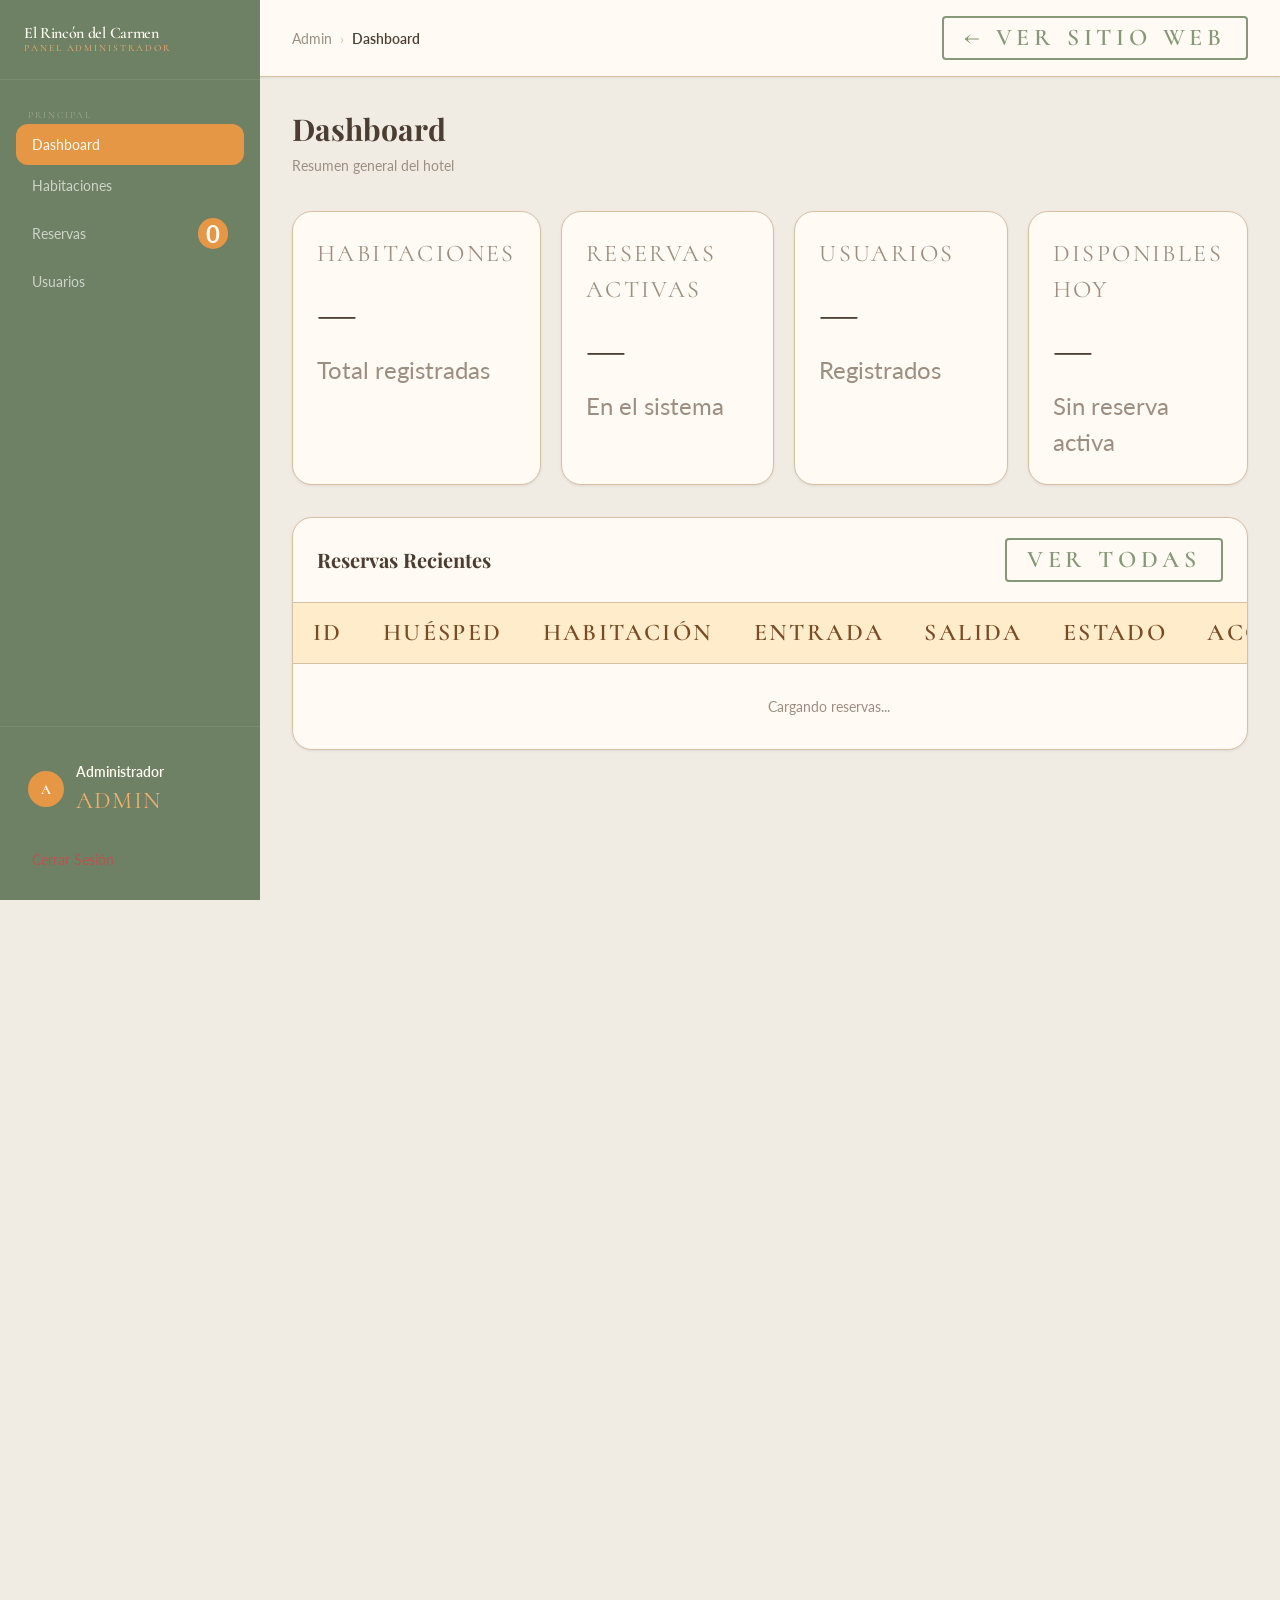
==== admin.html @ a17d038b "feat: :sparkles: Se creo todo el panel del admin, osea el html" ====
<!DOCTYPE html>
<html lang="es">
<head>
  <meta charset="UTF-8" />
  <meta name="viewport" content="width=device-width, initial-scale=1.0" />
  <meta name="description" content="Panel Admin — Hotel El Rincón del Carmen" />
  <title>Panel Admin | Hotel El Rincón del Carmen</title>

  <link rel="stylesheet" href="styles/variables.css" />
  <link rel="stylesheet" href="styles/main.css" />
  <link rel="stylesheet" href="styles/responsive.css" />
  <link rel="stylesheet" href="styles/admin.css" />
  <link rel="stylesheet" href="styles/components/card.css" />
  <link rel="stylesheet" href="styles/components/modal.css" />
</head>
<body>

  <div class="admin-layout">

    <aside class="admin-sidebar" id="adminSidebar">

      <a href="index.html" class="admin-sidebar__logo">
        <div class="admin-sidebar__logo-text">
          <span class="admin-sidebar__logo-name">El Rincón del Carmen</span>
          <span class="admin-sidebar__logo-role">Panel Administrador</span>
        </div>
      </a>

      <nav class="admin-sidebar__nav">

        <div class="admin-sidebar__nav-section">
          <span class="admin-sidebar__nav-label">Principal</span>

          <button
            class="admin-sidebar__nav-item active"
            id="btnNavDashboard"
            onclick="AdminPage.mostrarSeccion('dashboard')"
          >
            Dashboard
          </button>

          <button
            class="admin-sidebar__nav-item"
            id="btnNavHabitaciones"
            onclick="AdminPage.mostrarSeccion('habitaciones')"
          >
            Habitaciones
          </button>

          <button
            class="admin-sidebar__nav-item"
            id="btnNavReservas"
            onclick="AdminPage.mostrarSeccion('reservas')"
          >
            Reservas
            <span class="admin-sidebar__nav-badge" id="badgeReservas">0</span>
          </button>

          <button
            class="admin-sidebar__nav-item"
            id="btnNavUsuarios"
            onclick="AdminPage.mostrarSeccion('usuarios')"
          >
            Usuarios
          </button>
        </div>

      </nav>

      <div class="admin-sidebar__footer">
        <div class="admin-sidebar__user">
          <div class="admin-sidebar__user-avatar" id="adminAvatar">A</div>
          <div class="admin-sidebar__user-info">
            <span class="admin-sidebar__user-name" id="adminNombre">Administrador</span>
            <span class="admin-sidebar__user-role">Admin</span>
          </div>
        </div>
        <button
          class="admin-sidebar__nav-item"
          style="margin-top: var(--space-2); color: var(--color-error);"
          onclick="AdminPage.cerrarSesion()"
        >
          Cerrar Sesión
        </button>
      </div>

    </aside>

    <div style="display: flex; flex-direction: column; overflow: hidden;">

      <header class="admin-header">
        <div class="admin-header__left">

          <button
            class="admin-header__menu-toggle"
            id="menuToggle"
            onclick="AdminPage.toggleSidebar()"
            aria-label="Abrir menú"
          >
            
          </button>

          <nav class="admin-header__breadcrumb">
            <span>Admin</span>
            <span class="admin-header__breadcrumb-sep">›</span>
            <span class="admin-header__breadcrumb-current" id="breadcrumbActual">Dashboard</span>
          </nav>
        </div>

        <div class="admin-header__actions">
          <a href="index.html" class="btn btn--outline btn--sm">
            ← Ver sitio web
          </a>
        </div>
      </header>

      <main class="admin-content" id="adminContent">

        <section id="seccionDashboard">

          <div class="admin-page-header">
            <div>
              <h1 class="admin-page-title">Dashboard</h1>
              <p class="admin-page-subtitle">Resumen general del hotel</p>
            </div>
          </div>

          <div class="admin-stats-grid" id="statsGrid">

            <div class="admin-stat-card">
              <div class="admin-stat-card__header">
                <span class="admin-stat-card__label">Habitaciones</span>
              </div>
              <span class="admin-stat-card__value" id="statHabitaciones">—</span>
              <div class="admin-stat-card__footer">Total registradas</div>
            </div>

            <div class="admin-stat-card">
              <div class="admin-stat-card__header">
                <span class="admin-stat-card__label">Reservas Activas</span>
              </div>
              <span class="admin-stat-card__value" id="statReservas">—</span>
              <div class="admin-stat-card__footer">En el sistema</div>
            </div>

            <div class="admin-stat-card">
              <div class="admin-stat-card__header">
                <span class="admin-stat-card__label">Usuarios</span>
              </div>
              <span class="admin-stat-card__value" id="statUsuarios">—</span>
              <div class="admin-stat-card__footer">Registrados</div>
            </div>

            <div class="admin-stat-card">
              <div class="admin-stat-card__header">
                <span class="admin-stat-card__label">Disponibles Hoy</span>
              </div>
              <span class="admin-stat-card__value" id="statDisponibles">—</span>
              <div class="admin-stat-card__footer">Sin reserva activa</div>
            </div>

          </div>

          <div class="admin-panel">
            <div class="admin-panel__header">
              <h2 class="admin-panel__title">Reservas Recientes</h2>
              <button class="btn btn--outline btn--sm" onclick="AdminPage.mostrarSeccion('reservas')">
                Ver todas
              </button>
            </div>
            <div class="admin-panel__body admin-panel__body--no-padding">
              <div class="admin-table-wrapper">
                <table class="admin-table">
                  <thead>
                    <tr>
                      <th>ID</th>
                      <th>Huésped</th>
                      <th>Habitación</th>
                      <th>Entrada</th>
                      <th>Salida</th>
                      <th>Estado</th>
                      <th>Acciones</th>
                    </tr>
                  </thead>
                  <tbody id="tablaReservasRecientes">
                    <tr>
                      <td colspan="7" style="text-align:center; color: var(--color-gray); padding: var(--space-8);">
                        Cargando reservas...
                      </td>
                    </tr>
                  </tbody>
                </table>
              </div>
            </div>
          </div>

        </section>

        <section id="seccionHabitaciones" style="display:none;">

          <div class="admin-page-header">
            <div>
              <h1 class="admin-page-title">Habitaciones</h1>
              <p class="admin-page-subtitle">Gestiona las habitaciones del hotel</p>
            </div>
            <button class="btn btn--primary" onclick="AdminPage.abrirModalHabitacion()">
              + Nueva Habitación
            </button>
          </div>

          <div class="admin-panel">
            <div class="admin-panel__header">
              <h2 class="admin-panel__title">Lista de Habitaciones</h2>
              <div class="admin-panel__actions">
                <div class="admin-search">
                  <input
                    type="text"
                    class="admin-search__input"
                    id="buscarHabitacion"
                    placeholder="Buscar habitación..."
                    oninput="AdminPage.filtrarHabitaciones(this.value)"
                  />
                </div>
              </div>
            </div>
            <div class="admin-panel__body admin-panel__body--no-padding">
              <div class="admin-table-wrapper">
                <table class="admin-table">
                  <thead>
                    <tr>
                      <th>Habitación</th>
                      <th>Camas</th>
                      <th>Capacidad</th>
                      <th>Precio / Noche</th>
                      <th>Servicios</th>
                      <th>Estado</th>
                      <th>Acciones</th>
                    </tr>
                  </thead>
                  <tbody id="tablaHabitaciones">
                    <tr>
                      <td colspan="7" style="text-align:center; color: var(--color-gray); padding: var(--space-8);">
                        Cargando habitaciones...
                      </td>
                    </tr>
                  </tbody>
                </table>
              </div>
            </div>
          </div>

        </section>

        <section id="seccionReservas" style="display:none;">

          <div class="admin-page-header">
            <div>
              <h1 class="admin-page-title">Reservas</h1>
              <p class="admin-page-subtitle">Gestiona todas las reservas del hotel</p>
            </div>
          </div>

          <div class="admin-panel">
            <div class="admin-panel__header">
              <h2 class="admin-panel__title">Todas las Reservas</h2>
              <div class="admin-panel__actions">
                <div class="admin-search">
                  <input
                    type="text"
                    class="admin-search__input"
                    id="buscarReserva"
                    placeholder="Buscar por huésped o habitación..."
                    oninput="AdminPage.filtrarReservas(this.value)"
                  />
                </div>
              </div>
            </div>
            <div class="admin-panel__body admin-panel__body--no-padding">
              <div class="admin-table-wrapper">
                <table class="admin-table">
                  <thead>
                    <tr>
                      <th>ID</th>
                      <th>Huésped</th>
                      <th>Habitación</th>
                      <th>Entrada</th>
                      <th>Salida</th>
                      <th>Personas</th>
                      <th>Total</th>
                      <th>Estado</th>
                      <th>Acciones</th>
                    </tr>
                  </thead>
                  <tbody id="tablaReservas">
                    <tr>
                      <td colspan="9" style="text-align:center; color: var(--color-gray); padding: var(--space-8);">
                        Cargando reservas...
                      </td>
                    </tr>
                  </tbody>
                </table>
              </div>
            </div>
          </div>

        </section>

        <section id="seccionUsuarios" style="display:none;">

          <div class="admin-page-header">
            <div>
              <h1 class="admin-page-title">Usuarios</h1>
              <p class="admin-page-subtitle">Usuarios registrados en el sistema</p>
            </div>
          </div>

          <div class="admin-panel">
            <div class="admin-panel__header">
              <h2 class="admin-panel__title">Lista de Usuarios</h2>
              <div class="admin-panel__actions">
                <div class="admin-search">
                  <span class="admin-search__icon"></span>
                  <input
                    type="text"
                    class="admin-search__input"
                    id="buscarUsuario"
                    placeholder="Buscar usuario..."
                    oninput="AdminPage.filtrarUsuarios(this.value)"
                  />
                </div>
              </div>
            </div>
            <div class="admin-panel__body admin-panel__body--no-padding">
              <div class="admin-table-wrapper">
                <table class="admin-table">
                  <thead>
                    <tr>
                      <th>Nombre</th>
                      <th>Identificación</th>
                      <th>Email</th>
                      <th>Teléfono</th>
                      <th>Nacionalidad</th>
                      <th>Rol</th>
                      <th>Reservas</th>
                    </tr>
                  </thead>
                  <tbody id="tablaUsuarios">
                    <tr>
                      <td colspan="7" style="text-align:center; color: var(--color-gray); padding: var(--space-8);">
                        Cargando usuarios...
                      </td>
                    </tr>
                  </tbody>
                </table>
              </div>
            </div>
          </div>

        </section>

      </main>
    </div>

  </div>

  <div class="modal-overlay" id="modalHabitacion">
    <div class="modal modal--lg">

      <div class="modal__header">
        <div class="modal__header-content">
          <span class="modal__eyebrow">Gestión</span>
          <h2 class="modal__title" id="modalHabitacionTitulo">Nueva Habitación</h2>
        </div>
        <button class="modal__close" onclick="AdminPage.cerrarModalHabitacion()">✕</button>
      </div>

      <div class="modal__body">
        <form class="admin-room-form" id="formHabitacion" novalidate>

          <input type="hidden" id="habitacionId" />

          <div class="form-group">
            <label class="form-label" for="habitacionNombre">Nombre de la Habitación</label>
            <input type="text" id="habitacionNombre" class="form-input" placeholder="Ej: Suite Presidencial" required />
          </div>

          <div class="admin-room-form__row">
            <div class="form-group">
              <label class="form-label" for="habitacionCamas">Número de Camas</label>
              <input type="number" id="habitacionCamas" class="form-input" min="1" max="10" placeholder="1" required />
            </div>

            <div class="form-group">
              <label class="form-label" for="habitacionMaxPersonas">Capacidad Máxima</label>
              <input type="number" id="habitacionMaxPersonas" class="form-input" min="1" max="20" placeholder="2" required />
            </div>
          </div>

          <div class="form-group">
            <label class="form-label" for="habitacionPrecio">Precio por Noche (COP)</label>
            <input type="number" id="habitacionPrecio" class="form-input" min="0" step="1000" placeholder="150000" required />
          </div>

          <div class="form-group">
            <label class="form-label" for="habitacionImagen">Ruta de Imagen</label>
            <input type="text" id="habitacionImagen" class="form-input" placeholder="assets/images/habitaciones/mi-foto.jpg" />
          </div>

          <div class="form-group">
            <label class="form-label" for="habitacionDescripcion">Descripción</label>
            <textarea id="habitacionDescripcion" class="form-textarea" rows="3" placeholder="Describe la habitación..."></textarea>
          </div>

          <div>
            <p class="admin-room-form__section-title">Servicios Incluidos</p>
            <div class="admin-amenities-grid">
              <label class="admin-amenity-check">
                <input type="checkbox" id="servicioInternet" />
                <span>Internet</span>
              </label>
              <label class="admin-amenity-check">
                <input type="checkbox" id="servicioMinibar" />
                <span>Minibar</span>
              </label>
              <label class="admin-amenity-check">
                <input type="checkbox" id="servicioJacuzzi" />
                <span>Jacuzzi</span>
              </label>
              <label class="admin-amenity-check">
                <input type="checkbox" id="servicioTV" />
                <span>TV</span>
              </label>
              <label class="admin-amenity-check">
                <input type="checkbox" id="servicioAire" />
                <span>Aire Acondicionado</span>
              </label>
              <label class="admin-amenity-check">
                <input type="checkbox" id="servicioCajaFuerte" />
                <span>Caja Fuerte</span>
              </label>
            </div>
          </div>

        </form>
      </div>

      <div class="modal__footer modal__footer--between">
        <button class="btn btn--ghost" onclick="AdminPage.cerrarModalHabitacion()">
          Cancelar
        </button>
        <button class="btn btn--primary" onclick="AdminPage.guardarHabitacion()">
          Guardar Habitación
        </button>
      </div>

    </div>
  </div>

  <div class="modal-overlay" id="modalConfirmar">
    <div class="modal modal--sm modal--confirm">

      <div class="modal__header">
        <div class="modal__header-content">
          <h2 class="modal__title">Confirmar Acción</h2>
        </div>
        <button class="modal__close" onclick="AdminPage.cerrarModalConfirmar()">✕</button>
      </div>

      <div class="modal__body">
        <h3 class="modal__confirm-title" id="confirmTitulo">¿Estás seguro?</h3>
        <p class="modal__confirm-text" id="confirmTexto">Esta acción no se puede deshacer.</p>
      </div>

      <div class="modal__footer">
        <button class="btn btn--ghost" onclick="AdminPage.cerrarModalConfirmar()">
          Cancelar
        </button>
        <button class="btn btn--danger" id="confirmBtn" onclick="AdminPage.ejecutarConfirmacion()">
          Confirmar
        </button>
      </div>

    </div>
  </div>

  <div class="toast-container" id="toastContainer"></div>

  <script src="database/mockData.js"></script>
  <script src="js/services/localStorage.service.js"></script>
  <script src="js/services/auth.service.js"></script>
  <script src="js/services/habitaciones.service.js"></script>
  <script src="js/services/reservas.service.js"></script>
  <script src="js/utils/fechas.js"></script>
  <script src="js/utils/validaciones.js"></script>
  <script src="js/utils/formatearPrecio.js"></script>
  <script src="js/utils/alertas.js"></script>
  <script src="js/pages/adminPage.js"></script>
  <script src="js/app.js"></script>

</body>
</html>
---- styles/variables.css ----
:root {

  /* ── Paleta principal ─────────────────────────────────────── */
--color-navy:       #859877;  /* Verde salvia principal — navbar, hero */
--color-navy-deep:  #6f8164;  /* Verde oliva oscuro — hover navbar */
--color-navy-light: #a4b296;  /* Verde suave — fondos de sección */

--color-brown-gold: #e69745;  /* Terracota cálido — CTAs, botones */
--color-brown-light:#f0b06d;  /* Naranja suave — hover botones */
--color-brown-mid:  #c97b36;  /* Terracota medio — subtítulos */
--color-brown-dark: #7a4b24;  /* Café cálido — textos decorativos */

--color-beige:      #ffecca;  /* Beige crema — fondo principal */
--color-beige-mid:  #f2dcc0;  /* Beige medio — secciones alternas */
--color-beige-dark: #d8c0a5;  /* Beige oscuro — bordes suaves */

--color-black:      #2d241c;  /* Café oscuro elegante — títulos */
--color-dark:       #4b3d31;  /* Marrón profundo — textos principales */
--color-dark-mid:   #6b5b4f;  /* Café grisáceo — textos secundarios */
--color-gray:       #9c8f82;  /* Gris cálido — placeholders */
--color-gray-light: #d9cec2;  /* Gris claro cálido — líneas y bordes */

--color-white:      #fffaf3;  /* Blanco cálido — cards */
--color-white-soft: #fdf6ec;  /* Crema muy claro — formularios */

--color-success:    #5f8a55;  /* Verde natural — confirmaciones */
--color-warning:    #d98b3a;  /* Ámbar cálido — alertas */
--color-error:      #b8544f;  /* Rojo terracota — errores */
--color-info:       #7d9c8b;  /* Verde grisáceo — notificaciones */

  /* ── Overlays & transparencias ───────────────────────────── */
  --overlay-hero:        rgba(10, 16, 35, 0.58);
  --overlay-card:        rgba(26, 39, 68, 0.72);
  --overlay-dark:        rgba(0, 0, 0, 0.45);
  --overlay-brown:       rgba(139, 105, 20, 0.12);

  /* ── Tipografía ───────────────────────────────────────────── */
  --font-display:        'Cormorant Garamond', 'Georgia', serif;
  --font-heading:        'Playfair Display', 'Times New Roman', serif;
  --font-body:           'Lato', 'Helvetica Neue', sans-serif;
  --font-accent:         'Cormorant SC', serif;
  --font-mono:           'Courier New', monospace;

  /* Escala tipográfica fluida */
  --fs-xs:    1.5rem;    
  --fs-sm:    0.875rem;   
  --fs-base:  1rem;      
  --fs-md:    1.125rem;   
  --fs-lg:    1.25rem;   
  --fs-xl:    1.5rem;     
  --fs-2xl:   1.875rem;   
  --fs-3xl:   2.25rem;   
  --fs-4xl:   3rem;      
  --fs-5xl:   3.75rem;    
  --fs-6xl:   4.5rem;    

  /* Pesos */
  --fw-light:    300;
  --fw-regular:  400;
  --fw-medium:   500;
  --fw-semibold: 600;
  --fw-bold:     700;
  --fw-black:    900;

  /* Interlineado */
  --lh-tight:   1.2;
  --lh-snug:    1.375;
  --lh-normal:  1.5;
  --lh-relaxed: 1.75;
  --lh-loose:   2;

  /* Espaciado entre letras */
  --ls-tight:   -0.02em;
  --ls-normal:   0;
  --ls-wide:     0.05em;
  --ls-wider:    0.1em;
  --ls-widest:   0.2em;

  /* ── Espaciado ────────────────────────────────────────────── */
  --space-1:    0.25rem;  
  --space-2:    0.5rem;    
  --space-3:    0.75rem;   
  --space-4:    1rem;      
  --space-5:    1.25rem;   
  --space-6:    1.5rem;    
  --space-8:    2rem;      
  --space-10:   2.5rem;   
  --space-12:   3rem;      
  --space-16:   4rem;      
  --space-20:   5rem;      
  --space-24:   6rem;      
  --space-32:   8rem;      

  /* ── Bordes & radios ──────────────────────────────────────── */
  --radius-none:   0;
  --radius-sm:     4px;
  --radius-md:     8px;
  --radius-lg:     12px;
  --radius-xl:     20px;
  --radius-2xl:    32px;
  --radius-full:   9999px;

  --border-thin:   1px solid var(--color-beige-dark);
  --border-mid:    1px solid var(--color-brown-light);
  --border-accent: 2px solid var(--color-brown-gold);
  --border-navy:   1px solid var(--color-navy);

  /* ── Sombras ──────────────────────────────────────────────── */
  --shadow-xs:   0 1px 3px rgba(0,0,0,0.08);
  --shadow-sm:   0 2px 8px rgba(0,0,0,0.10);
  --shadow-md:   0 4px 16px rgba(0,0,0,0.14);
  --shadow-lg:   0 8px 32px rgba(0,0,0,0.18);
  --shadow-xl:   0 16px 48px rgba(0,0,0,0.22);
  --shadow-card: 0 4px 24px rgba(26, 39, 68, 0.12);
  --shadow-navy: 0 4px 20px rgba(26, 39, 68, 0.30);
  --shadow-gold: 0 4px 20px rgba(139, 105, 20, 0.25);

  /* ── Transiciones ─────────────────────────────────────────── */
  --transition-fast:   150ms ease;
  --transition-base:   250ms ease;
  --transition-slow:   400ms ease;
  --transition-slower: 600ms cubic-bezier(0.4, 0, 0.2, 1);

  /* Easing custom */
  --ease-in-out-circ: cubic-bezier(0.85, 0, 0.15, 1);
  --ease-out-expo:    cubic-bezier(0.16, 1, 0.3, 1);
  --ease-bounce:      cubic-bezier(0.34, 1.56, 0.64, 1);

  /* ── Layout & contenedores ────────────────────────────────── */
  --container-xs:   480px;
  --container-sm:   640px;
  --container-md:   768px;
  --container-lg:   1024px;
  --container-xl:   1280px;
  --container-2xl:  1440px;

  --navbar-height:       70px;
  --navbar-height-scroll: 60px;
  --footer-height:       auto;

  /* ── Z-index ──────────────────────────────────────────────── */
  --z-below:    -1;
  --z-base:      0;
  --z-raised:   10;
  --z-dropdown: 100;
  --z-sticky:   200;
  --z-overlay:  300;
  --z-modal:    400;
  --z-toast:    500;
  --z-tooltip:  600;

  /* ── Decorativos ──────────────────────────────────────────── */
  --divider-gold: linear-gradient(90deg, transparent, var(--color-brown-gold), transparent);
  --gradient-hero: linear-gradient(160deg, var(--color-navy-deep) 0%, var(--color-navy) 60%, var(--color-brown-dark) 100%);
  --gradient-card: linear-gradient(180deg, transparent 40%, var(--overlay-card) 100%);
  --gradient-beige: linear-gradient(180deg, var(--color-beige) 0%, var(--color-beige-mid) 100%);
  --gradient-navy: linear-gradient(135deg, var(--color-navy) 0%, var(--color-navy-deep) 100%);
  --gradient-gold: linear-gradient(90deg, var(--color-brown-gold), var(--color-brown-light));
}
---- styles/main.css ----
@import url('https://fonts.googleapis.com/css2?family=Cormorant+Garamond:ital,wght@0,300;0,400;0,600;0,700;1,300;1,400;1,600&family=Cormorant+SC:wght@400;600;700&family=Playfair+Display:ital,wght@0,400;0,700;1,400&family=Lato:wght@300;400;700&display=swap');
@import './variables.css';

/* ── Reset ──────────────────────────────────────────────────── */
*, *::before, *::after {
  box-sizing: border-box;
  margin: 0;
  padding: 0;
}

html {
  font-size: 16px;
  scroll-behavior: smooth;
  -webkit-text-size-adjust: 100%;
  text-size-adjust: 100%;
}

body {
  font-family: var(--font-body);
  font-size: var(--fs-base);
  font-weight: var(--fw-regular);
  line-height: var(--lh-normal);
  color: var(--color-dark);
  background-color: var(--color-beige);
  -webkit-font-smoothing: antialiased;
  -moz-osx-font-smoothing: grayscale;
  overflow-x: hidden;
}

img, video, svg {
  display: block;
  max-width: 100%;
  height: auto;
}

a {
  color: inherit;
  text-decoration: none;
  transition: color var(--transition-base);
}

a:hover {
  color: var(--color-brown-gold);
}

ul, ol {
  list-style: none;
}

button {
  cursor: pointer;
  border: none;
  background: none;
  font-family: inherit;
  font-size: inherit;
}

input, textarea, select {
  font-family: var(--font-body);
  font-size: var(--fs-base);
  outline: none;
}

h1, h2, h3, h4, h5, h6 {
  font-family: var(--font-heading);
  font-weight: var(--fw-bold);
  line-height: var(--lh-tight);
  color: var(--color-dark);
}

p {
  line-height: var(--lh-relaxed);
}

/* ── Contenedor principal ───────────────────────────────────── */
.container {
  width: 100%;
  max-width: var(--container-xl);
  margin-inline: auto;
  padding-inline: var(--space-6);
}

.container--sm  { max-width: var(--container-sm);  }
.container--md  { max-width: var(--container-md);  }
.container--lg  { max-width: var(--container-lg);  }
.container--2xl { max-width: var(--container-2xl); }

/* ── Tipografía global ──────────────────────────────────────── */
.text-display {
  font-family: var(--font-display);
  font-weight: var(--fw-light);
  letter-spacing: var(--ls-tight);
  line-height: var(--lh-tight);
}

.text-heading {
  font-family: var(--font-heading);
  letter-spacing: var(--ls-tight);
}

.text-accent {
  font-family: var(--font-accent);
  letter-spacing: var(--ls-wider);
  text-transform: uppercase;
}

.text-body {
  font-family: var(--font-body);
  font-weight: var(--fw-regular);
  line-height: var(--lh-relaxed);
}

/* Tamaños */
.fs-xs   { font-size: var(--fs-xs); }
.fs-sm   { font-size: var(--fs-sm); }
.fs-base { font-size: var(--fs-base); }
.fs-md   { font-size: var(--fs-md); }
.fs-lg   { font-size: var(--fs-lg); }
.fs-xl   { font-size: var(--fs-xl); }
.fs-2xl  { font-size: var(--fs-2xl); }
.fs-3xl  { font-size: var(--fs-3xl); }
.fs-4xl  { font-size: var(--fs-4xl); }

/* Colores texto */
.text-navy       { color: var(--color-navy); }
.text-gold       { color: var(--color-brown-gold); }
.text-brown      { color: var(--color-brown-mid); }
.text-brown-dark { color: var(--color-brown-dark); }
.text-muted      { color: var(--color-gray); }
.text-white      { color: var(--color-white); }
.text-dark       { color: var(--color-dark); }

/* Alineación */
.text-center { text-align: center; }
.text-left   { text-align: left; }
.text-right  { text-align: right; }

/* Pesos */
.fw-light    { font-weight: var(--fw-light); }
.fw-regular  { font-weight: var(--fw-regular); }
.fw-medium   { font-weight: var(--fw-medium); }
.fw-semibold { font-weight: var(--fw-semibold); }
.fw-bold     { font-weight: var(--fw-bold); }

/* ── Botones ────────────────────────────────────────────────── */
.btn {
  display: inline-flex;
  align-items: center;
  justify-content: center;
  gap: var(--space-2);
  padding: var(--space-3) var(--space-8);
  font-family: var(--font-accent);
  font-size: var(--fs-sm);
  font-weight: var(--fw-semibold);
  letter-spacing: var(--ls-widest);
  text-transform: uppercase;
  border-radius: var(--radius-sm);
  transition:
    background-color var(--transition-base),
    color var(--transition-base),
    border-color var(--transition-base),
    transform var(--transition-fast),
    box-shadow var(--transition-base);
  white-space: nowrap;
  cursor: pointer;
  border: 2px solid transparent;
  line-height: 1;
  min-height: 48px;
}

.btn:active {
  transform: translateY(1px);
}

/* Primario — Azul navy */
.btn--primary {
  background-color: var(--color-navy);
  color: var(--color-white);
  border-color: var(--color-navy);
}
.btn--primary:hover {
  background-color: var(--color-navy-deep);
  border-color: var(--color-navy-deep);
  box-shadow: var(--shadow-navy);
  color: var(--color-white);
  transform: translateY(-1px);
}

/* Secundario — Dorado/Marrón */
.btn--secondary {
  background-color: var(--color-brown-gold);
  color: var(--color-white);
  border-color: var(--color-brown-gold);
}
.btn--secondary:hover {
  background-color: var(--color-brown-mid);
  border-color: var(--color-brown-mid);
  box-shadow: var(--shadow-gold);
  color: var(--color-white);
  transform: translateY(-1px);
}

/* Outline navy */
.btn--outline {
  background-color: transparent;
  color: var(--color-navy);
  border-color: var(--color-navy);
}
.btn--outline:hover {
  background-color: var(--color-navy);
  color: var(--color-white);
  transform: translateY(-1px);
}

/* Outline blanco (sobre fondos oscuros) */
.btn--outline-white {
  background-color: transparent;
  color: var(--color-white);
  border-color: var(--color-white);
}
.btn--outline-white:hover {
  background-color: var(--color-white);
  color: var(--color-navy);
  transform: translateY(-1px);
}

/* Outline gold */
.btn--outline-gold {
  background-color: transparent;
  color: var(--color-brown-gold);
  border-color: var(--color-brown-gold);
}
.btn--outline-gold:hover {
  background-color: var(--color-brown-gold);
  color: var(--color-white);
  transform: translateY(-1px);
}

/* Ghost */
.btn--ghost {
  background-color: transparent;
  color: var(--color-dark);
  border-color: transparent;
}
.btn--ghost:hover {
  background-color: var(--color-beige-mid);
  color: var(--color-navy);
}

/* Danger */
.btn--danger {
  background-color: var(--color-error);
  color: var(--color-white);
  border-color: var(--color-error);
}
.btn--danger:hover {
  background-color: #a31e1e;
  border-color: #a31e1e;
  transform: translateY(-1px);
}

/* Tamaños */
.btn--sm {
  padding: var(--space-2) var(--space-5);
  font-size: var(--fs-xs);
  min-height: 36px;
}
.btn--lg {
  padding: var(--space-4) var(--space-12);
  font-size: var(--fs-md);
  min-height: 56px;
}
.btn--full {
  width: 100%;
}

.btn:disabled {
  opacity: 0.5;
  cursor: not-allowed;
  pointer-events: none;
}

/* ── Formularios ────────────────────────────────────────────── */
.form-group {
  display: flex;
  flex-direction: column;
  gap: var(--space-2);
  margin-bottom: var(--space-5);
}

.form-label {
  font-family: var(--font-accent);
  font-size: var(--fs-xs);
  font-weight: var(--fw-semibold);
  letter-spacing: var(--ls-wider);
  text-transform: uppercase;
  color: var(--color-brown-dark);
}

.form-input,
.form-select,
.form-textarea {
  width: 100%;
  padding: var(--space-3) var(--space-4);
  background-color: var(--color-white-soft);
  border: 1px solid var(--color-beige-dark);
  border-radius: var(--radius-md);
  color: var(--color-dark);
  font-size: var(--fs-base);
  transition:
    border-color var(--transition-base),
    box-shadow var(--transition-base);
}

.form-input:focus,
.form-select:focus,
.form-textarea:focus {
  border-color: var(--color-navy);
  box-shadow: 0 0 0 3px rgba(26, 39, 68, 0.10);
}

.form-input::placeholder,
.form-textarea::placeholder {
  color: var(--color-gray);
}

.form-input.is-error,
.form-select.is-error,
.form-textarea.is-error {
  border-color: var(--color-error);
  box-shadow: 0 0 0 3px rgba(198, 40, 40, 0.10);
}

.form-error-msg {
  font-size: var(--fs-xs);
  color: var(--color-error);
  display: flex;
  align-items: center;
  gap: var(--space-1);
}

.form-textarea {
  resize: vertical;
  min-height: 120px;
}

.form-select {
  appearance: none;
  background-image: url("data:image/svg+xml,%3Csvg xmlns='http://www.w3.org/2000/svg' width='16' height='16' viewBox='0 0 24 24' fill='none' stroke='%231a2744' stroke-width='2'%3E%3Cpolyline points='6 9 12 15 18 9'%3E%3C/polyline%3E%3C/svg%3E");
  background-repeat: no-repeat;
  background-position: right var(--space-4) center;
  padding-right: var(--space-10);
  cursor: pointer;
}

/* ── Sección base ───────────────────────────────────────────── */
.section {
  padding-block: var(--space-20);
}

.section--sm   { padding-block: var(--space-12); }
.section--lg   { padding-block: var(--space-32); }
.section--beige { background-color: var(--color-beige); }
.section--beige-mid { background-color: var(--color-beige-mid); }
.section--navy  { background-color: var(--color-navy); }
.section--dark  { background-color: var(--color-dark); }
.section--white { background-color: var(--color-white); }

/* Encabezados de sección */
.section-header {
  text-align: center;
  margin-bottom: var(--space-16);
}

.section-eyebrow {
  display: inline-block;
  font-family: var(--font-accent);
  font-size: var(--fs-xs);
  letter-spacing: var(--ls-widest);
  text-transform: uppercase;
  color: var(--color-brown-gold);
  margin-bottom: var(--space-4);
  position: relative;
  padding-inline: var(--space-6);
}

.section-eyebrow::before,
.section-eyebrow::after {
  content: '';
  position: absolute;
  top: 50%;
  width: 30px;
  height: 1px;
  background-color: var(--color-brown-gold);
}
.section-eyebrow::before { right: 100%; margin-right: -var(--space-2); }
.section-eyebrow::after  { left:  100%; margin-left:  -var(--space-2); }

.section-title {
  font-family: var(--font-display);
  font-size: clamp(var(--fs-2xl), 5vw, var(--fs-4xl));
  font-weight: var(--fw-light);
  color: var(--color-dark);
  line-height: var(--lh-tight);
  letter-spacing: var(--ls-tight);
  margin-bottom: var(--space-4);
}

.section-title em {
  font-style: italic;
  color: var(--color-brown-gold);
}

.section-subtitle {
  font-size: var(--fs-md);
  color: var(--color-gray);
  max-width: 640px;
  margin-inline: auto;
  line-height: var(--lh-relaxed);
}

/* Línea decorativa dorada */
.divider-gold {
  width: 60px;
  height: 2px;
  background: var(--divider-gold);
  margin-inline: auto;
  margin-block: var(--space-6);
  border: none;
}

/* ── Grid utilitario ────────────────────────────────────────── */
.grid { display: grid; }
.flex { display: flex; }
.flex-col { flex-direction: column; }
.items-center { align-items: center; }
.items-start  { align-items: flex-start; }
.justify-center { justify-content: center; }
.justify-between { justify-content: space-between; }
.gap-2  { gap: var(--space-2); }
.gap-4  { gap: var(--space-4); }
.gap-6  { gap: var(--space-6); }
.gap-8  { gap: var(--space-8); }
.gap-12 { gap: var(--space-12); }

/* ── Badges ─────────────────────────────────────────────────── */
.badge {
  display: inline-flex;
  align-items: center;
  gap: var(--space-1);
  padding: var(--space-1) var(--space-3);
  border-radius: var(--radius-full);
  font-size: var(--fs-xs);
  font-weight: var(--fw-semibold);
  letter-spacing: var(--ls-wide);
  text-transform: uppercase;
}
.badge--available { background-color: #e8f5e9; color: var(--color-success); }
.badge--unavailable { background-color: #ffebee; color: var(--color-error); }
.badge--featured  { background-color: rgba(139,105,20,0.12); color: var(--color-brown-gold); border: 1px solid var(--color-brown-gold); }

/* ── Toast / Alertas ────────────────────────────────────────── */
.toast-container {
  position: fixed;
  top: calc(var(--navbar-height) + var(--space-4));
  right: var(--space-6);
  z-index: var(--z-toast);
  display: flex;
  flex-direction: column;
  gap: var(--space-3);
  pointer-events: none;
}

.toast {
  display: flex;
  align-items: flex-start;
  gap: var(--space-3);
  padding: var(--space-4) var(--space-5);
  border-radius: var(--radius-lg);
  background-color: var(--color-white);
  box-shadow: var(--shadow-xl);
  min-width: 300px;
  max-width: 400px;
  pointer-events: all;
  animation: toastIn var(--transition-slow) var(--ease-out-expo) forwards;
  border-left: 4px solid;
}

.toast--success { border-color: var(--color-success); }
.toast--error   { border-color: var(--color-error); }
.toast--warning { border-color: var(--color-warning); }
.toast--info    { border-color: var(--color-info); }

.toast.hiding {
  animation: toastOut var(--transition-slow) var(--ease-in-out-circ) forwards;
}

@keyframes toastIn {
  from { opacity: 0; transform: translateX(120%); }
  to   { opacity: 1; transform: translateX(0); }
}

@keyframes toastOut {
  from { opacity: 1; transform: translateX(0); }
  to   { opacity: 0; transform: translateX(120%); }
}

.toast__icon { font-size: var(--fs-lg); flex-shrink: 0; margin-top: 2px; }
.toast__body { flex: 1; }
.toast__title { font-weight: var(--fw-bold); font-size: var(--fs-sm); margin-bottom: var(--space-1); }
.toast__msg   { font-size: var(--fs-sm); color: var(--color-dark-mid); }
.toast__close {
  background: none; border: none; cursor: pointer;
  color: var(--color-gray); font-size: var(--fs-lg);
  line-height: 1; flex-shrink: 0;
  transition: color var(--transition-fast);
}
.toast__close:hover { color: var(--color-dark); }

/* ── Spinner de carga ───────────────────────────────────────── */
.spinner {
  width: 40px;
  height: 40px;
  border: 3px solid var(--color-beige-dark);
  border-top-color: var(--color-navy);
  border-radius: var(--radius-full);
  animation: spin 0.8s linear infinite;
}
@keyframes spin { to { transform: rotate(360deg); } }

.loading-overlay {
  position: fixed;
  inset: 0;
  background-color: rgba(245, 240, 232, 0.85);
  display: flex;
  align-items: center;
  justify-content: center;
  z-index: var(--z-overlay);
  backdrop-filter: blur(4px);
}

/* ── Utilidades de visibilidad ──────────────────────────────── */
.hidden       { display: none !important; }
.invisible    { visibility: hidden; }
.sr-only {
  position: absolute;
  width: 1px; height: 1px;
  padding: 0; margin: -1px;
  overflow: hidden; clip: rect(0,0,0,0);
  white-space: nowrap; border: 0;
}

/* ── Espaciado utilitario ───────────────────────────────────── */
.mt-4  { margin-top: var(--space-4); }
.mt-8  { margin-top: var(--space-8); }
.mt-12 { margin-top: var(--space-12); }
.mb-4  { margin-bottom: var(--space-4); }
.mb-8  { margin-bottom: var(--space-8); }
.mb-12 { margin-bottom: var(--space-12); }
.pt-4  { padding-top: var(--space-4); }
.pb-4  { padding-bottom: var(--space-4); }
.p-4   { padding: var(--space-4); }
.p-6   { padding: var(--space-6); }
.p-8   { padding: var(--space-8); }

/* ── Overlay de página ──────────────────────────────────────── */
.page-wrapper {
  min-height: 100vh;
  display: flex;
  flex-direction: column;
}

.main-content {
  flex: 1;
  padding-top: var(--navbar-height);
}

/* ── Animaciones de entrada ─────────────────────────────────── */
.fade-in {
  opacity: 0;
  transform: translateY(20px);
  transition: opacity 0.6s var(--ease-out-expo), transform 0.6s var(--ease-out-expo);
}
.fade-in.visible {
  opacity: 1;
  transform: translateY(0);
}

.fade-in--delay-1 { transition-delay: 0.1s; }
.fade-in--delay-2 { transition-delay: 0.2s; }
.fade-in--delay-3 { transition-delay: 0.3s; }
.fade-in--delay-4 { transition-delay: 0.4s; }

/* ── Scrollbar personalizado ────────────────────────────────── */
::-webkit-scrollbar { width: 6px; height: 6px; }
::-webkit-scrollbar-track { background: var(--color-beige); }
::-webkit-scrollbar-thumb {
  background: var(--color-brown-light);
  border-radius: var(--radius-full);
}
::-webkit-scrollbar-thumb:hover { background: var(--color-brown-gold); }

/* ── Selección de texto ─────────────────────────────────────── */
::selection {
  background-color: rgba(139, 105, 20, 0.2);
  color: var(--color-brown-dark);
}
---- styles/responsive.css ----
.container {
  padding-inline: var(--space-4);
}

@media (min-width: 480px) {
  .container { padding-inline: var(--space-6); }
}

@media (min-width: 768px) {
  .container { padding-inline: var(--space-8); }
}

@media (min-width: 1280px) {
  .container { padding-inline: var(--space-12); }
}

/* ── Grid de columnas responsivo ────────────────────────────── */
.grid-cols-1 { grid-template-columns: 1fr; }

@media (min-width: 480px) {
  .grid-cols-sm-2 { grid-template-columns: repeat(2, 1fr); }
}

@media (min-width: 640px) {
  .grid-cols-md-2 { grid-template-columns: repeat(2, 1fr); }
}

@media (min-width: 768px) {
  .grid-cols-lg-2 { grid-template-columns: repeat(2, 1fr); }
  .grid-cols-lg-3 { grid-template-columns: repeat(3, 1fr); }
}

@media (min-width: 1024px) {
  .grid-cols-xl-2 { grid-template-columns: repeat(2, 1fr); }
  .grid-cols-xl-3 { grid-template-columns: repeat(3, 1fr); }
  .grid-cols-xl-4 { grid-template-columns: repeat(4, 1fr); }
}

/* ── Navbar responsiva ──────────────────────────────────────── */
@media (max-width: 767px) {
  :root {
    --navbar-height: 64px;
  }
}

/* ── Secciones responsivas ──────────────────────────────────── */
@media (max-width: 767px) {
  .section       { padding-block: var(--space-12); }
  .section--sm   { padding-block: var(--space-8); }
  .section--lg   { padding-block: var(--space-16); }
  .section-header { margin-bottom: var(--space-10); }
}

/* ── Botones responsivos ────────────────────────────────────── */
@media (max-width: 480px) {
  .btn--lg {
    padding: var(--space-3) var(--space-8);
    font-size: var(--fs-sm);
    min-height: 48px;
  }
}

/* ── Tipografía responsiva ──────────────────────────────────── */
@media (max-width: 767px) {
  .section-title {
    font-size: clamp(var(--fs-xl), 7vw, var(--fs-3xl));
  }
  .section-subtitle {
    font-size: var(--fs-base);
  }
}

/* ── Toast responsivo ───────────────────────────────────────── */
@media (max-width: 480px) {
  .toast-container {
    right: var(--space-3);
    left: var(--space-3);
  }
  .toast {
    min-width: unset;
    max-width: 100%;
  }
}

/* ── Utilidades responsive show/hide ────────────────────────── */
/* Mobile only (< 768px) */
@media (min-width: 768px) {
  .mobile-only { display: none !important; }
}
/* Desktop only (≥ 768px) */
@media (max-width: 767px) {
  .desktop-only { display: none !important; }
}
/* Tablet+ (≥ 640px) */
@media (max-width: 639px) {
  .tablet-up { display: none !important; }
}

/* ── Flex responsivo ────────────────────────────────────────── */
@media (max-width: 767px) {
  .flex-col-mobile { flex-direction: column; }
  .items-start-mobile { align-items: flex-start; }
  .text-center-mobile { text-align: center; }
  .full-width-mobile  { width: 100%; }
}

/* ── Imágenes responsivas hero ──────────────────────────────── */
@media (max-width: 480px) {
  .hero-img { object-position: center top; }
}

/* ── Tarjetas en grilla responsiva ──────────────────────────── */
.cards-grid {
  display: grid;
  grid-template-columns: 1fr;
  gap: var(--space-6);
}

@media (min-width: 480px) {
  .cards-grid { grid-template-columns: repeat(2, 1fr); }
}

@media (min-width: 768px) {
  .cards-grid { grid-template-columns: repeat(2, 1fr); gap: var(--space-8); }
}

@media (min-width: 1024px) {
  .cards-grid { grid-template-columns: repeat(3, 1fr); }
}

@media (min-width: 1280px) {
  .cards-grid--4 { grid-template-columns: repeat(4, 1fr); }
}

/* ── Grilla de servicios ────────────────────────────────────── */
.services-grid {
  display: grid;
  grid-template-columns: 1fr;
  gap: var(--space-6);
}

@media (min-width: 640px) {
  .services-grid { grid-template-columns: repeat(2, 1fr); }
}

@media (min-width: 1024px) {
  .services-grid { grid-template-columns: repeat(3, 1fr); }
}

/* ── Ajustes para dispositivos muy pequeños ─────────────────── */
@media (max-width: 360px) {
  :root {
    --fs-base: 0.9375rem;
  }
  .container { padding-inline: var(--space-3); }
  .btn {
    padding: var(--space-3) var(--space-6);
    font-size: var(--fs-xs);
  }
}

/* ── Print ──────────────────────────────────────────────────── */
@media print {
  .navbar,
  .footer,
  .toast-container,
  .btn,
  .carrusel__controls {
    display: none !important;
  }
  body {
    background: white;
    color: black;
  }
}
---- styles/admin.css ----
/* ── Layout general del admin ────────────────────────────────── */
.admin-layout {
  display: grid;
  grid-template-columns: 260px 1fr;
  grid-template-rows: auto 1fr;
  min-height: 100vh;
  background-color: #f0ece4;
}

/* ── Sidebar ─────────────────────────────────────────────────── */
.admin-sidebar {
  grid-row: 1 / -1;
  background-color: var(--color-navy-deep);
  color: var(--color-white);
  display: flex;
  flex-direction: column;
  position: sticky;
  top: 0;
  height: 100vh;
  overflow-y: auto;
  z-index: var(--z-sticky);
  transition: transform var(--transition-slow) var(--ease-in-out-circ);
}

/* Logo en sidebar */
.admin-sidebar__logo {
  display: flex;
  align-items: center;
  gap: var(--space-3);
  padding: var(--space-6) var(--space-6);
  border-bottom: 1px solid rgba(255,255,255,0.08);
  text-decoration: none;
  flex-shrink: 0;
}

.admin-sidebar__logo-img {
  height: 36px;
  width: auto;
  object-fit: contain;
}

.admin-sidebar__logo-text {
  display: flex;
  flex-direction: column;
  line-height: 1.2;
}

.admin-sidebar__logo-name {
  font-family: var(--font-display);
  font-size: var(--fs-base);
  font-weight: var(--fw-semibold);
  color: var(--color-white);
  letter-spacing: var(--ls-tight);
}

.admin-sidebar__logo-role {
  font-family: var(--font-accent);
  font-size: 0.6rem;
  letter-spacing: var(--ls-widest);
  text-transform: uppercase;
  color: var(--color-brown-light);
}

/* Navegación del sidebar */
.admin-sidebar__nav {
  flex: 1;
  padding: var(--space-5) var(--space-4);
  display: flex;
  flex-direction: column;
  gap: var(--space-1);
}

.admin-sidebar__nav-section {
  margin-bottom: var(--space-4);
}

.admin-sidebar__nav-label {
  font-family: var(--font-accent);
  font-size: 0.6rem;
  letter-spacing: var(--ls-widest);
  text-transform: uppercase;
  color: rgba(255,255,255,0.3);
  padding: var(--space-2) var(--space-3);
  margin-bottom: var(--space-1);
}

.admin-sidebar__nav-item {
  display: flex;
  align-items: center;
  gap: var(--space-3);
  padding: var(--space-3) var(--space-4);
  border-radius: var(--radius-lg);
  font-size: var(--fs-sm);
  color: rgba(255,255,255,0.65);
  text-decoration: none;
  cursor: pointer;
  transition:
    background-color var(--transition-base),
    color var(--transition-base);
  border: none;
  background: none;
  width: 100%;
  text-align: left;
  font-family: var(--font-body);
}

.admin-sidebar__nav-item:hover {
  background-color: rgba(255,255,255,0.07);
  color: var(--color-white);
}

.admin-sidebar__nav-item.active {
  background-color: var(--color-brown-gold);
  color: var(--color-white);
}

.admin-sidebar__nav-item.active .admin-sidebar__nav-icon {
  color: var(--color-white);
}

.admin-sidebar__nav-icon {
  font-size: var(--fs-lg);
  flex-shrink: 0;
  color: rgba(255,255,255,0.45);
  transition: color var(--transition-base);
  width: 20px;
  text-align: center;
}

.admin-sidebar__nav-item:hover .admin-sidebar__nav-icon {
  color: var(--color-white);
}

.admin-sidebar__nav-badge {
  margin-left: auto;
  background-color: var(--color-brown-gold);
  color: var(--color-white);
  font-size: var(--fs-xs);
  font-weight: var(--fw-bold);
  padding: 1px var(--space-2);
  border-radius: var(--radius-full);
  min-width: 20px;
  text-align: center;
}

.admin-sidebar__nav-item.active .admin-sidebar__nav-badge {
  background-color: rgba(255,255,255,0.25);
}

/* Footer del sidebar */
.admin-sidebar__footer {
  padding: var(--space-5) var(--space-4);
  border-top: 1px solid rgba(255,255,255,0.08);
  flex-shrink: 0;
}

.admin-sidebar__user {
  display: flex;
  align-items: center;
  gap: var(--space-3);
  padding: var(--space-3) var(--space-3);
  border-radius: var(--radius-lg);
  cursor: pointer;
  transition: background-color var(--transition-base);
}

.admin-sidebar__user:hover {
  background-color: rgba(255,255,255,0.07);
}

.admin-sidebar__user-avatar {
  width: 36px;
  height: 36px;
  border-radius: var(--radius-full);
  background-color: var(--color-brown-gold);
  display: flex;
  align-items: center;
  justify-content: center;
  font-family: var(--font-accent);
  font-size: var(--fs-sm);
  font-weight: var(--fw-bold);
  color: var(--color-white);
  flex-shrink: 0;
}

.admin-sidebar__user-info {
  flex: 1;
  min-width: 0;
}

.admin-sidebar__user-name {
  font-size: var(--fs-sm);
  font-weight: var(--fw-semibold);
  color: var(--color-white);
  white-space: nowrap;
  overflow: hidden;
  text-overflow: ellipsis;
}

.admin-sidebar__user-role {
  font-family: var(--font-accent);
  font-size: var(--fs-xs);
  letter-spacing: var(--ls-wide);
  text-transform: uppercase;
  color: var(--color-brown-light);
}

/* ── Header del admin ────────────────────────────────────────── */
.admin-header {
  background-color: var(--color-white);
  border-bottom: var(--border-thin);
  padding: var(--space-4) var(--space-8);
  display: flex;
  align-items: center;
  justify-content: space-between;
  gap: var(--space-4);
  position: sticky;
  top: 0;
  z-index: var(--z-raised);
  box-shadow: var(--shadow-xs);
}

.admin-header__left {
  display: flex;
  align-items: center;
  gap: var(--space-4);
}

.admin-header__menu-toggle {
  display: none;
  width: 36px;
  height: 36px;
  border-radius: var(--radius-md);
  background-color: var(--color-beige);
  border: none;
  cursor: pointer;
  align-items: center;
  justify-content: center;
  font-size: var(--fs-lg);
  transition: background-color var(--transition-fast);
}

.admin-header__menu-toggle:hover {
  background-color: var(--color-beige-dark);
}

.admin-header__breadcrumb {
  display: flex;
  align-items: center;
  gap: var(--space-2);
  font-size: var(--fs-sm);
  color: var(--color-gray);
}

.admin-header__breadcrumb-sep { color: var(--color-beige-dark); }
.admin-header__breadcrumb-current {
  color: var(--color-dark);
  font-weight: var(--fw-semibold);
}

.admin-header__actions {
  display: flex;
  align-items: center;
  gap: var(--space-3);
}

/* ── Área de contenido principal ─────────────────────────────── */
.admin-content {
  padding: var(--space-8);
  overflow-y: auto;
  background-color: #f0ece4;
}

/* ── Page header dentro del contenido ────────────────────────── */
.admin-page-header {
  display: flex;
  align-items: flex-start;
  justify-content: space-between;
  gap: var(--space-4);
  margin-bottom: var(--space-8);
  flex-wrap: wrap;
}

.admin-page-title {
  font-family: var(--font-heading);
  font-size: var(--fs-2xl);
  font-weight: var(--fw-bold);
  color: var(--color-dark);
  line-height: var(--lh-snug);
}

.admin-page-subtitle {
  font-size: var(--fs-sm);
  color: var(--color-gray);
  margin-top: var(--space-1);
}

/* ── KPI / Stat Cards ────────────────────────────────────────── */
.admin-stats-grid {
  display: grid;
  grid-template-columns: repeat(4, 1fr);
  gap: var(--space-5);
  margin-bottom: var(--space-8);
}

.admin-stat-card {
  background-color: var(--color-white);
  border-radius: var(--radius-xl);
  padding: var(--space-6);
  display: flex;
  flex-direction: column;
  gap: var(--space-4);
  box-shadow: var(--shadow-xs);
  border: var(--border-thin);
  transition: box-shadow var(--transition-base), transform var(--transition-base);
}

.admin-stat-card:hover {
  box-shadow: var(--shadow-md);
  transform: translateY(-2px);
}

.admin-stat-card__header {
  display: flex;
  align-items: center;
  justify-content: space-between;
}

.admin-stat-card__label {
  font-family: var(--font-accent);
  font-size: var(--fs-xs);
  letter-spacing: var(--ls-wider);
  text-transform: uppercase;
  color: var(--color-gray);
}

.admin-stat-card__icon {
  width: 40px;
  height: 40px;
  border-radius: var(--radius-lg);
  display: flex;
  align-items: center;
  justify-content: center;
  font-size: var(--fs-xl);
}

.admin-stat-card__icon--navy   { background-color: rgba(26,39,68,0.1); }
.admin-stat-card__icon--gold   { background-color: rgba(139,105,20,0.1); }
.admin-stat-card__icon--green  { background-color: rgba(46,125,50,0.1); }
.admin-stat-card__icon--red    { background-color: rgba(198,40,40,0.1); }

.admin-stat-card__value {
  font-family: var(--font-display);
  font-size: var(--fs-4xl);
  font-weight: var(--fw-light);
  color: var(--color-dark);
  line-height: 1;
  letter-spacing: var(--ls-tight);
}

.admin-stat-card__footer {
  display: flex;
  align-items: center;
  gap: var(--space-2);
  font-size: var(--fs-xs);
  color: var(--color-gray);
}

.admin-stat-card__trend {
  font-weight: var(--fw-semibold);
}
.admin-stat-card__trend--up   { color: var(--color-success); }
.admin-stat-card__trend--down { color: var(--color-error); }

/* ── Panel / Sección ─────────────────────────────────────────── */
.admin-panel {
  background-color: var(--color-white);
  border-radius: var(--radius-xl);
  border: var(--border-thin);
  box-shadow: var(--shadow-xs);
  overflow: hidden;
  margin-bottom: var(--space-6);
}

.admin-panel__header {
  display: flex;
  align-items: center;
  justify-content: space-between;
  gap: var(--space-4);
  padding: var(--space-5) var(--space-6);
  border-bottom: var(--border-thin);
  flex-wrap: wrap;
}

.admin-panel__title {
  font-family: var(--font-heading);
  font-size: var(--fs-lg);
  font-weight: var(--fw-bold);
  color: var(--color-dark);
  display: flex;
  align-items: center;
  gap: var(--space-2);
}

.admin-panel__actions {
  display: flex;
  align-items: center;
  gap: var(--space-3);
  flex-wrap: wrap;
}

.admin-panel__body {
  padding: var(--space-6);
}

.admin-panel__body--no-padding {
  padding: 0;
}

/* ── Tabla ───────────────────────────────────────────────────── */
.admin-table-wrapper {
  overflow-x: auto;
  -webkit-overflow-scrolling: touch;
}

.admin-table {
  width: 100%;
  border-collapse: collapse;
  font-size: var(--fs-sm);
}

.admin-table thead {
  background-color: var(--color-beige);
}

.admin-table th {
  padding: var(--space-3) var(--space-5);
  text-align: left;
  font-family: var(--font-accent);
  font-size: var(--fs-xs);
  letter-spacing: var(--ls-wider);
  text-transform: uppercase;
  color: var(--color-brown-dark);
  font-weight: var(--fw-semibold);
  white-space: nowrap;
  border-bottom: var(--border-thin);
}

.admin-table td {
  padding: var(--space-4) var(--space-5);
  color: var(--color-dark-mid);
  border-bottom: 1px solid var(--color-beige);
  vertical-align: middle;
}

.admin-table tbody tr {
  transition: background-color var(--transition-fast);
}

.admin-table tbody tr:hover {
  background-color: var(--color-beige);
}

.admin-table tbody tr:last-child td {
  border-bottom: none;
}

.admin-table__actions {
  display: flex;
  align-items: center;
  gap: var(--space-2);
  justify-content: flex-end;
}

/* Celda de imagen en tabla */
.admin-table__img {
  width: 48px;
  height: 48px;
  border-radius: var(--radius-md);
  object-fit: cover;
  border: var(--border-thin);
}

.admin-table__room-info {
  display: flex;
  align-items: center;
  gap: var(--space-3);
}

.admin-table__room-details {
  display: flex;
  flex-direction: column;
}

.admin-table__room-name {
  font-weight: var(--fw-semibold);
  color: var(--color-dark);
}

.admin-table__room-type {
  font-size: var(--fs-xs);
  color: var(--color-gray);
}

/* ── Barra de búsqueda en panel ──────────────────────────────── */
.admin-search {
  display: flex;
  align-items: center;
  gap: var(--space-2);
  background-color: var(--color-beige);
  border: var(--border-thin);
  border-radius: var(--radius-md);
  padding: var(--space-2) var(--space-4);
  min-width: 240px;
  transition: border-color var(--transition-base), box-shadow var(--transition-base);
}

.admin-search:focus-within {
  border-color: var(--color-navy);
  box-shadow: 0 0 0 3px rgba(26,39,68,0.08);
  background-color: var(--color-white);
}

.admin-search__icon {
  color: var(--color-gray);
  font-size: var(--fs-base);
  flex-shrink: 0;
}

.admin-search__input {
  border: none;
  background: none;
  font-size: var(--fs-sm);
  color: var(--color-dark);
  flex: 1;
  min-width: 0;
}

.admin-search__input::placeholder {
  color: var(--color-gray);
}

/* ── Formulario de habitación (modal admin) ──────────────────── */
.admin-room-form {
  display: flex;
  flex-direction: column;
  gap: var(--space-5);
}

.admin-room-form__section-title {
  font-family: var(--font-accent);
  font-size: var(--fs-xs);
  letter-spacing: var(--ls-widest);
  text-transform: uppercase;
  color: var(--color-brown-gold);
  margin-bottom: var(--space-3);
  padding-bottom: var(--space-3);
  border-bottom: var(--border-thin);
}

.admin-room-form__row {
  display: grid;
  grid-template-columns: 1fr 1fr;
  gap: var(--space-5);
}

/* Amenidades checkboxes */
.admin-amenities-grid {
  display: grid;
  grid-template-columns: repeat(3, 1fr);
  gap: var(--space-3);
}

.admin-amenity-check {
  display: flex;
  align-items: center;
  gap: var(--space-3);
  padding: var(--space-3) var(--space-4);
  background-color: var(--color-beige);
  border: 1px solid var(--color-beige-dark);
  border-radius: var(--radius-md);
  cursor: pointer;
  transition:
    background-color var(--transition-fast),
    border-color var(--transition-fast);
  font-size: var(--fs-sm);
  color: var(--color-dark-mid);
}

.admin-amenity-check:hover {
  background-color: var(--color-beige-mid);
  border-color: var(--color-brown-light);
}

.admin-amenity-check input[type="checkbox"] {
  accent-color: var(--color-navy);
  width: 16px;
  height: 16px;
  flex-shrink: 0;
  cursor: pointer;
}

.admin-amenity-check input[type="checkbox"]:checked + span {
  color: var(--color-navy);
  font-weight: var(--fw-semibold);
}

.admin-amenity-check:has(input:checked) {
  background-color: rgba(26,39,68,0.08);
  border-color: var(--color-navy);
}

/* ── RESPONSIVE ADMIN ────────────────────────────────────────── */
@media (max-width: 1279px) {
  .admin-stats-grid {
    grid-template-columns: repeat(2, 1fr);
  }
}

@media (max-width: 1023px) {
  .admin-layout {
    grid-template-columns: 1fr;
  }

  .admin-sidebar {
    position: fixed;
    left: 0;
    top: 0;
    bottom: 0;
    width: 260px;
    transform: translateX(-100%);
    z-index: var(--z-overlay);
  }

  .admin-sidebar.open {
    transform: translateX(0);
    box-shadow: var(--shadow-xl);
  }

  .admin-header__menu-toggle {
    display: flex;
  }

  .admin-content {
    padding: var(--space-6);
  }
}

@media (max-width: 767px) {
  .admin-stats-grid {
    grid-template-columns: 1fr 1fr;
    gap: var(--space-4);
  }

  .admin-room-form__row {
    grid-template-columns: 1fr;
  }

  .admin-amenities-grid {
    grid-template-columns: repeat(2, 1fr);
  }

  .admin-panel__header {
    flex-direction: column;
    align-items: flex-start;
  }

  .admin-search {
    width: 100%;
    min-width: unset;
  }

  .admin-content {
    padding: var(--space-4);
  }
}

@media (max-width: 480px) {
  .admin-stats-grid {
    grid-template-columns: 1fr;
  }

  .admin-amenities-grid {
    grid-template-columns: 1fr;
  }
}
---- styles/components/card.css ----
/* ── Room Card — Tarjeta de habitación ───────────────────────── */
.room-card {
  background-color: var(--color-white);
  border-radius: var(--radius-xl);
  overflow: hidden;
  box-shadow: var(--shadow-card);
  display: flex;
  flex-direction: column;
  transition:
    transform var(--transition-slow) var(--ease-out-expo),
    box-shadow var(--transition-slow);
  position: relative;
}

.room-card:hover {
  transform: translateY(-6px);
  box-shadow: var(--shadow-xl);
}

/* Imagen de la habitación */
.room-card__image-wrapper {
  position: relative;
  overflow: hidden;
  aspect-ratio: 4 / 3;
  flex-shrink: 0;
}

.room-card__image {
  width: 100%;
  height: 100%;
  object-fit: cover;
  transition: transform var(--transition-slower) var(--ease-in-out-circ);
}

.room-card:hover .room-card__image {
  transform: scale(1.06);
}

/* Overlay degradado sobre la imagen */
.room-card__image-overlay {
  position: absolute;
  inset: 0;
  background: var(--gradient-card);
  pointer-events: none;
}

/* Badge de disponibilidad / destacado */
.room-card__badge {
  position: absolute;
  top: var(--space-4);
  left: var(--space-4);
  z-index: var(--z-raised);
}

/* Badge de precio en imagen */
.room-card__price-badge {
  position: absolute;
  bottom: var(--space-4);
  right: var(--space-4);
  background-color: var(--color-brown-gold);
  color: var(--color-white);
  padding: var(--space-2) var(--space-4);
  border-radius: var(--radius-md);
  font-family: var(--font-accent);
  font-size: var(--fs-xs);
  font-weight: var(--fw-semibold);
  letter-spacing: var(--ls-wide);
  box-shadow: var(--shadow-md);
}

.room-card__price-badge strong {
  font-family: var(--font-heading);
  font-size: var(--fs-md);
  display: block;
  letter-spacing: 0;
}

/* Cuerpo de la tarjeta */
.room-card__body {
  padding: var(--space-6);
  flex: 1;
  display: flex;
  flex-direction: column;
  gap: var(--space-4);
}

.room-card__header {
  display: flex;
  align-items: flex-start;
  justify-content: space-between;
  gap: var(--space-3);
}

.room-card__name {
  font-family: var(--font-heading);
  font-size: var(--fs-xl);
  font-weight: var(--fw-bold);
  color: var(--color-dark);
  line-height: var(--lh-snug);
}

.room-card__rating {
  display: flex;
  align-items: center;
  gap: var(--space-1);
  flex-shrink: 0;
}

.room-card__stars {
  color: var(--color-brown-gold);
  font-size: var(--fs-sm);
  letter-spacing: -1px;
}

.room-card__rating-num {
  font-size: var(--fs-xs);
  color: var(--color-gray);
  font-weight: var(--fw-semibold);
}

/* Capacidad */
.room-card__meta {
  display: flex;
  flex-wrap: wrap;
  gap: var(--space-4);
}

.room-card__meta-item {
  display: flex;
  align-items: center;
  gap: var(--space-2);
  font-size: var(--fs-sm);
  color: var(--color-dark-mid);
}

.room-card__meta-icon {
  font-size: var(--fs-md);
  color: var(--color-brown-gold);
}

/* Amenidades / Servicios incluidos */
.room-card__amenities {
  display: flex;
  flex-wrap: wrap;
  gap: var(--space-2);
}

.room-card__amenity {
  display: inline-flex;
  align-items: center;
  gap: var(--space-1);
  padding: var(--space-1) var(--space-3);
  background-color: var(--color-beige);
  border: 1px solid var(--color-beige-dark);
  border-radius: var(--radius-full);
  font-size: var(--fs-xs);
  color: var(--color-brown-dark);
  font-weight: var(--fw-medium);
  white-space: nowrap;
  transition: background-color var(--transition-fast), border-color var(--transition-fast);
}

.room-card__amenity:hover {
  background-color: var(--color-beige-mid);
  border-color: var(--color-brown-light);
}

.room-card__amenity-icon {
  font-size: 0.875em;
}

/* Precio y CTA */
.room-card__footer {
  display: flex;
  align-items: center;
  justify-content: space-between;
  gap: var(--space-4);
  padding-top: var(--space-4);
  border-top: var(--border-thin);
  margin-top: auto;
}

.room-card__price-group {
  display: flex;
  flex-direction: column;
}

.room-card__price-label {
  font-family: var(--font-accent);
  font-size: var(--fs-xs);
  letter-spacing: var(--ls-wider);
  text-transform: uppercase;
  color: var(--color-gray);
}

.room-card__price {
  font-family: var(--font-heading);
  font-size: var(--fs-2xl);
  font-weight: var(--fw-bold);
  color: var(--color-navy);
  line-height: 1;
}

.room-card__price span {
  font-family: var(--font-body);
  font-size: var(--fs-sm);
  font-weight: var(--fw-regular);
  color: var(--color-gray);
}

.room-card__cta {
  flex-shrink: 0;
}

/* ── Room Card — variante horizontal (para página de reservas) ─ */
.room-card--horizontal {
  flex-direction: row;
  align-items: stretch;
}

.room-card--horizontal .room-card__image-wrapper {
  width: 280px;
  flex-shrink: 0;
  aspect-ratio: unset;
}

.room-card--horizontal .room-card__body {
  flex: 1;
}

/* ── Service Card — Tarjeta de servicio ──────────────────────── */
.service-card {
  background-color: var(--color-white);
  border-radius: var(--radius-xl);
  overflow: hidden;
  box-shadow: var(--shadow-sm);
  transition:
    transform var(--transition-slow) var(--ease-out-expo),
    box-shadow var(--transition-slow);
  display: flex;
  flex-direction: column;
}

.service-card:hover {
  transform: translateY(-4px);
  box-shadow: var(--shadow-lg);
}

.service-card__image-wrapper {
  position: relative;
  overflow: hidden;
  aspect-ratio: 16 / 10;
}

.service-card__image {
  width: 100%;
  height: 100%;
  object-fit: cover;
  transition: transform var(--transition-slower) var(--ease-in-out-circ);
}

.service-card:hover .service-card__image {
  transform: scale(1.05);
}

.service-card__body {
  padding: var(--space-6);
  flex: 1;
  display: flex;
  flex-direction: column;
  gap: var(--space-3);
}

.service-card__icon {
  font-size: var(--fs-2xl);
  line-height: 1;
}

.service-card__title {
  font-family: var(--font-heading);
  font-size: var(--fs-lg);
  font-weight: var(--fw-bold);
  color: var(--color-dark);
}

.service-card__desc {
  font-size: var(--fs-sm);
  color: var(--color-gray);
  line-height: var(--lh-relaxed);
  flex: 1;
}

/* ── Testimonio Card ─────────────────────────────────────────── */
.testimonial-card {
  background-color: rgba(255, 255, 255, 0.06);
  border: 1px solid rgba(255, 255, 255, 0.1);
  border-radius: var(--radius-xl);
  padding: var(--space-8);
  display: flex;
  flex-direction: column;
  gap: var(--space-5);
  backdrop-filter: blur(8px);
  transition:
    background-color var(--transition-base),
    border-color var(--transition-base),
    transform var(--transition-slow);
}

.testimonial-card:hover {
  background-color: rgba(255, 255, 255, 0.1);
  border-color: rgba(201, 169, 110, 0.3);
  transform: translateY(-3px);
}

.testimonial-card__stars {
  color: var(--color-brown-gold);
  font-size: var(--fs-md);
  letter-spacing: 2px;
}

.testimonial-card__text {
  font-family: var(--font-display);
  font-size: var(--fs-lg);
  font-style: italic;
  color: rgba(255, 255, 255, 0.85);
  line-height: var(--lh-relaxed);
  flex: 1;
}

.testimonial-card__author {
  display: flex;
  flex-direction: column;
  gap: var(--space-1);
  padding-top: var(--space-4);
  border-top: 1px solid rgba(255,255,255,0.1);
}

.testimonial-card__name {
  font-family: var(--font-accent);
  font-size: var(--fs-sm);
  font-weight: var(--fw-semibold);
  letter-spacing: var(--ls-wide);
  color: var(--color-brown-light);
  text-transform: uppercase;
}

.testimonial-card__origin {
  font-size: var(--fs-xs);
  color: rgba(255, 255, 255, 0.4);
}

/* ── Reserva Card (mis reservas) ─────────────────────────────── */
.reserva-card {
  background-color: var(--color-white);
  border-radius: var(--radius-xl);
  border: var(--border-thin);
  padding: var(--space-6);
  display: flex;
  flex-direction: column;
  gap: var(--space-4);
  box-shadow: var(--shadow-xs);
  transition: box-shadow var(--transition-base);
}

.reserva-card:hover {
  box-shadow: var(--shadow-md);
}

.reserva-card__header {
  display: flex;
  align-items: center;
  justify-content: space-between;
  gap: var(--space-4);
}

.reserva-card__room-name {
  font-family: var(--font-heading);
  font-size: var(--fs-lg);
  font-weight: var(--fw-bold);
  color: var(--color-dark);
}

.reserva-card__body {
  display: grid;
  grid-template-columns: repeat(3, 1fr);
  gap: var(--space-4);
}

.reserva-card__info-item {
  display: flex;
  flex-direction: column;
  gap: var(--space-1);
}

.reserva-card__info-label {
  font-family: var(--font-accent);
  font-size: var(--fs-xs);
  letter-spacing: var(--ls-wider);
  text-transform: uppercase;
  color: var(--color-gray);
}

.reserva-card__info-value {
  font-size: var(--fs-sm);
  font-weight: var(--fw-semibold);
  color: var(--color-dark);
}

.reserva-card__footer {
  display: flex;
  align-items: center;
  justify-content: space-between;
  gap: var(--space-4);
  padding-top: var(--space-4);
  border-top: var(--border-thin);
}

.reserva-card__total {
  font-family: var(--font-heading);
  font-size: var(--fs-xl);
  font-weight: var(--fw-bold);
  color: var(--color-navy);
}

/* ── Responsive ──────────────────────────────────────────────── */
@media (max-width: 767px) {
  .room-card--horizontal {
    flex-direction: column;
  }

  .room-card--horizontal .room-card__image-wrapper {
    width: 100%;
    aspect-ratio: 4 / 3;
  }

  .reserva-card__body {
    grid-template-columns: 1fr 1fr;
  }
}

@media (max-width: 480px) {
  .room-card__footer {
    flex-direction: column;
    align-items: flex-start;
    gap: var(--space-3);
  }

  .room-card__cta {
    width: 100%;
  }

  .room-card__cta .btn {
    width: 100%;
  }

  .reserva-card__body {
    grid-template-columns: 1fr;
  }

  .reserva-card__footer {
    flex-direction: column;
    align-items: flex-start;
  }
}
---- styles/components/modal.css ----
/* ── Overlay del modal ───────────────────────────────────────── */
.modal-overlay {
  position: fixed;
  inset: 0;
  background-color: rgba(10, 16, 35, 0.72);
  backdrop-filter: blur(6px);
  -webkit-backdrop-filter: blur(6px);
  z-index: var(--z-modal);
  display: flex;
  align-items: center;
  justify-content: center;
  padding: var(--space-4);
  opacity: 0;
  visibility: hidden;
  transition:
    opacity var(--transition-slow) var(--ease-out-expo),
    visibility var(--transition-slow);
}

.modal-overlay.open {
  opacity: 1;
  visibility: visible;
}

/* ── Contenedor del modal ────────────────────────────────────── */
.modal {
  background-color: var(--color-white);
  border-radius: var(--radius-2xl);
  box-shadow: var(--shadow-xl);
  width: 100%;
  max-width: 680px;
  max-height: 90vh;
  display: flex;
  flex-direction: column;
  overflow: hidden;
  transform: translateY(24px) scale(0.97);
  transition:
    transform var(--transition-slow) var(--ease-out-expo),
    opacity var(--transition-slow);
  opacity: 0;
  position: relative;
}

.modal-overlay.open .modal {
  transform: translateY(0) scale(1);
  opacity: 1;
}

/* Modal tamaños */
.modal--sm  { max-width: 440px; }
.modal--lg  { max-width: 860px; }
.modal--xl  { max-width: 1060px; }
.modal--full {
  max-width: 100%;
  max-height: 100%;
  border-radius: 0;
  margin: 0;
}

/* ── Header del modal ────────────────────────────────────────── */
.modal__header {
  display: flex;
  align-items: center;
  justify-content: space-between;
  gap: var(--space-4);
  padding: var(--space-6) var(--space-8);
  border-bottom: var(--border-thin);
  flex-shrink: 0;
  background-color: var(--color-white);
}

.modal__header-content {
  display: flex;
  flex-direction: column;
  gap: var(--space-1);
}

.modal__eyebrow {
  font-family: var(--font-accent);
  font-size: var(--fs-xs);
  letter-spacing: var(--ls-widest);
  text-transform: uppercase;
  color: var(--color-brown-gold);
}

.modal__title {
  font-family: var(--font-heading);
  font-size: var(--fs-xl);
  font-weight: var(--fw-bold);
  color: var(--color-dark);
  line-height: var(--lh-snug);
}

.modal__close {
  width: 36px;
  height: 36px;
  border-radius: var(--radius-full);
  background-color: var(--color-beige);
  border: none;
  cursor: pointer;
  display: flex;
  align-items: center;
  justify-content: center;
  font-size: var(--fs-lg);
  color: var(--color-dark-mid);
  transition:
    background-color var(--transition-fast),
    color var(--transition-fast),
    transform var(--transition-fast);
  flex-shrink: 0;
  line-height: 1;
}

.modal__close:hover {
  background-color: var(--color-beige-dark);
  color: var(--color-dark);
  transform: rotate(90deg);
}

/* ── Cuerpo del modal ────────────────────────────────────────── */
.modal__body {
  padding: var(--space-8);
  overflow-y: auto;
  flex: 1;
  -webkit-overflow-scrolling: touch;
}

/* Scrollbar del modal */
.modal__body::-webkit-scrollbar {
  width: 4px;
}
.modal__body::-webkit-scrollbar-track {
  background: var(--color-beige);
}
.modal__body::-webkit-scrollbar-thumb {
  background: var(--color-beige-dark);
  border-radius: var(--radius-full);
}

/* ── Footer / acciones del modal ─────────────────────────────── */
.modal__footer {
  display: flex;
  align-items: center;
  justify-content: flex-end;
  gap: var(--space-3);
  padding: var(--space-5) var(--space-8);
  border-top: var(--border-thin);
  background-color: var(--color-beige);
  flex-shrink: 0;
}

.modal__footer--between {
  justify-content: space-between;
}

/* ── Modal de detalle de habitación ──────────────────────────── */
.modal--room-detail .modal__body {
  padding: 0;
}

.room-detail__gallery {
  position: relative;
  aspect-ratio: 16 / 9;
  overflow: hidden;
}

.room-detail__gallery-img {
  width: 100%;
  height: 100%;
  object-fit: cover;
}

.room-detail__content {
  padding: var(--space-8);
  display: flex;
  flex-direction: column;
  gap: var(--space-6);
}

.room-detail__header {
  display: flex;
  align-items: flex-start;
  justify-content: space-between;
  gap: var(--space-4);
}

.room-detail__name {
  font-family: var(--font-display);
  font-size: var(--fs-3xl);
  font-weight: var(--fw-light);
  color: var(--color-dark);
  letter-spacing: var(--ls-tight);
}

.room-detail__price-block {
  text-align: right;
  flex-shrink: 0;
}

.room-detail__price-label {
  font-family: var(--font-accent);
  font-size: var(--fs-xs);
  letter-spacing: var(--ls-wider);
  text-transform: uppercase;
  color: var(--color-gray);
}

.room-detail__price {
  font-family: var(--font-heading);
  font-size: var(--fs-3xl);
  font-weight: var(--fw-bold);
  color: var(--color-navy);
}

.room-detail__price-per {
  font-size: var(--fs-sm);
  color: var(--color-gray);
  font-weight: var(--fw-regular);
}

/* Separador dorado */
.room-detail__divider {
  height: 1px;
  background: var(--divider-gold);
  border: none;
}

/* Info rápida: camas, personas */
.room-detail__quick-info {
  display: flex;
  gap: var(--space-8);
  flex-wrap: wrap;
}

.room-detail__info-item {
  display: flex;
  align-items: center;
  gap: var(--space-3);
}

.room-detail__info-icon {
  font-size: var(--fs-2xl);
  color: var(--color-brown-gold);
}

.room-detail__info-text {
  display: flex;
  flex-direction: column;
}

.room-detail__info-label {
  font-family: var(--font-accent);
  font-size: var(--fs-xs);
  letter-spacing: var(--ls-wider);
  text-transform: uppercase;
  color: var(--color-gray);
}

.room-detail__info-value {
  font-size: var(--fs-base);
  font-weight: var(--fw-semibold);
  color: var(--color-dark);
}

/* Descripción */
.room-detail__description {
  font-size: var(--fs-base);
  color: var(--color-dark-mid);
  line-height: var(--lh-relaxed);
}

/* Amenidades listadas */
.room-detail__amenities-title {
  font-family: var(--font-accent);
  font-size: var(--fs-xs);
  letter-spacing: var(--ls-widest);
  text-transform: uppercase;
  color: var(--color-brown-gold);
  margin-bottom: var(--space-4);
}

.room-detail__amenities-grid {
  display: grid;
  grid-template-columns: repeat(2, 1fr);
  gap: var(--space-3);
}

.room-detail__amenity-item {
  display: flex;
  align-items: center;
  gap: var(--space-3);
  padding: var(--space-3) var(--space-4);
  background-color: var(--color-beige);
  border-radius: var(--radius-md);
  font-size: var(--fs-sm);
  color: var(--color-dark-mid);
}

.room-detail__amenity-icon {
  font-size: var(--fs-lg);
  color: var(--color-brown-gold);
}

/* Rango de fechas disponibles */
.room-detail__availability {
  background-color: var(--color-beige);
  border-radius: var(--radius-lg);
  padding: var(--space-5);
  display: flex;
  align-items: center;
  gap: var(--space-4);
}

.room-detail__availability-icon {
  font-size: var(--fs-2xl);
  color: var(--color-brown-gold);
}

.room-detail__availability-text {
  display: flex;
  flex-direction: column;
  gap: var(--space-1);
}

.room-detail__availability-label {
  font-family: var(--font-accent);
  font-size: var(--fs-xs);
  letter-spacing: var(--ls-wider);
  text-transform: uppercase;
  color: var(--color-gray);
}

.room-detail__availability-dates {
  font-size: var(--fs-base);
  font-weight: var(--fw-semibold);
  color: var(--color-navy);
}

/* ── Modal de confirmación ───────────────────────────────────── */
.modal--confirm .modal__body {
  text-align: center;
  padding: var(--space-12) var(--space-8);
}

.modal__confirm-icon {
  font-size: 3rem;
  margin-bottom: var(--space-4);
  display: block;
}

.modal__confirm-title {
  font-family: var(--font-heading);
  font-size: var(--fs-2xl);
  font-weight: var(--fw-bold);
  color: var(--color-dark);
  margin-bottom: var(--space-3);
}

.modal__confirm-text {
  font-size: var(--fs-base);
  color: var(--color-gray);
  line-height: var(--lh-relaxed);
  max-width: 360px;
  margin-inline: auto;
}

/* ── Responsive ──────────────────────────────────────────────── */
@media (max-width: 767px) {
  .modal {
    max-height: 95vh;
    border-radius: var(--radius-xl) var(--radius-xl) 0 0;
    margin-top: auto;
    margin-bottom: 0;
    max-width: 100%;
  }

  .modal-overlay {
    align-items: flex-end;
    padding: 0;
  }

  .modal__header {
    padding: var(--space-5) var(--space-6);
  }

  .modal__body {
    padding: var(--space-6);
  }

  .modal__footer {
    padding: var(--space-4) var(--space-6);
  }

  .room-detail__content {
    padding: var(--space-6);
  }

  .room-detail__header {
    flex-direction: column;
  }

  .room-detail__price-block {
    text-align: left;
  }

  .room-detail__amenities-grid {
    grid-template-columns: 1fr;
  }

  .room-detail__quick-info {
    gap: var(--space-5);
  }
}

@media (max-width: 480px) {
  .modal__footer {
    flex-direction: column-reverse;
  }

  .modal__footer .btn {
    width: 100%;
  }

  .room-detail__name {
    font-size: var(--fs-2xl);
  }
}
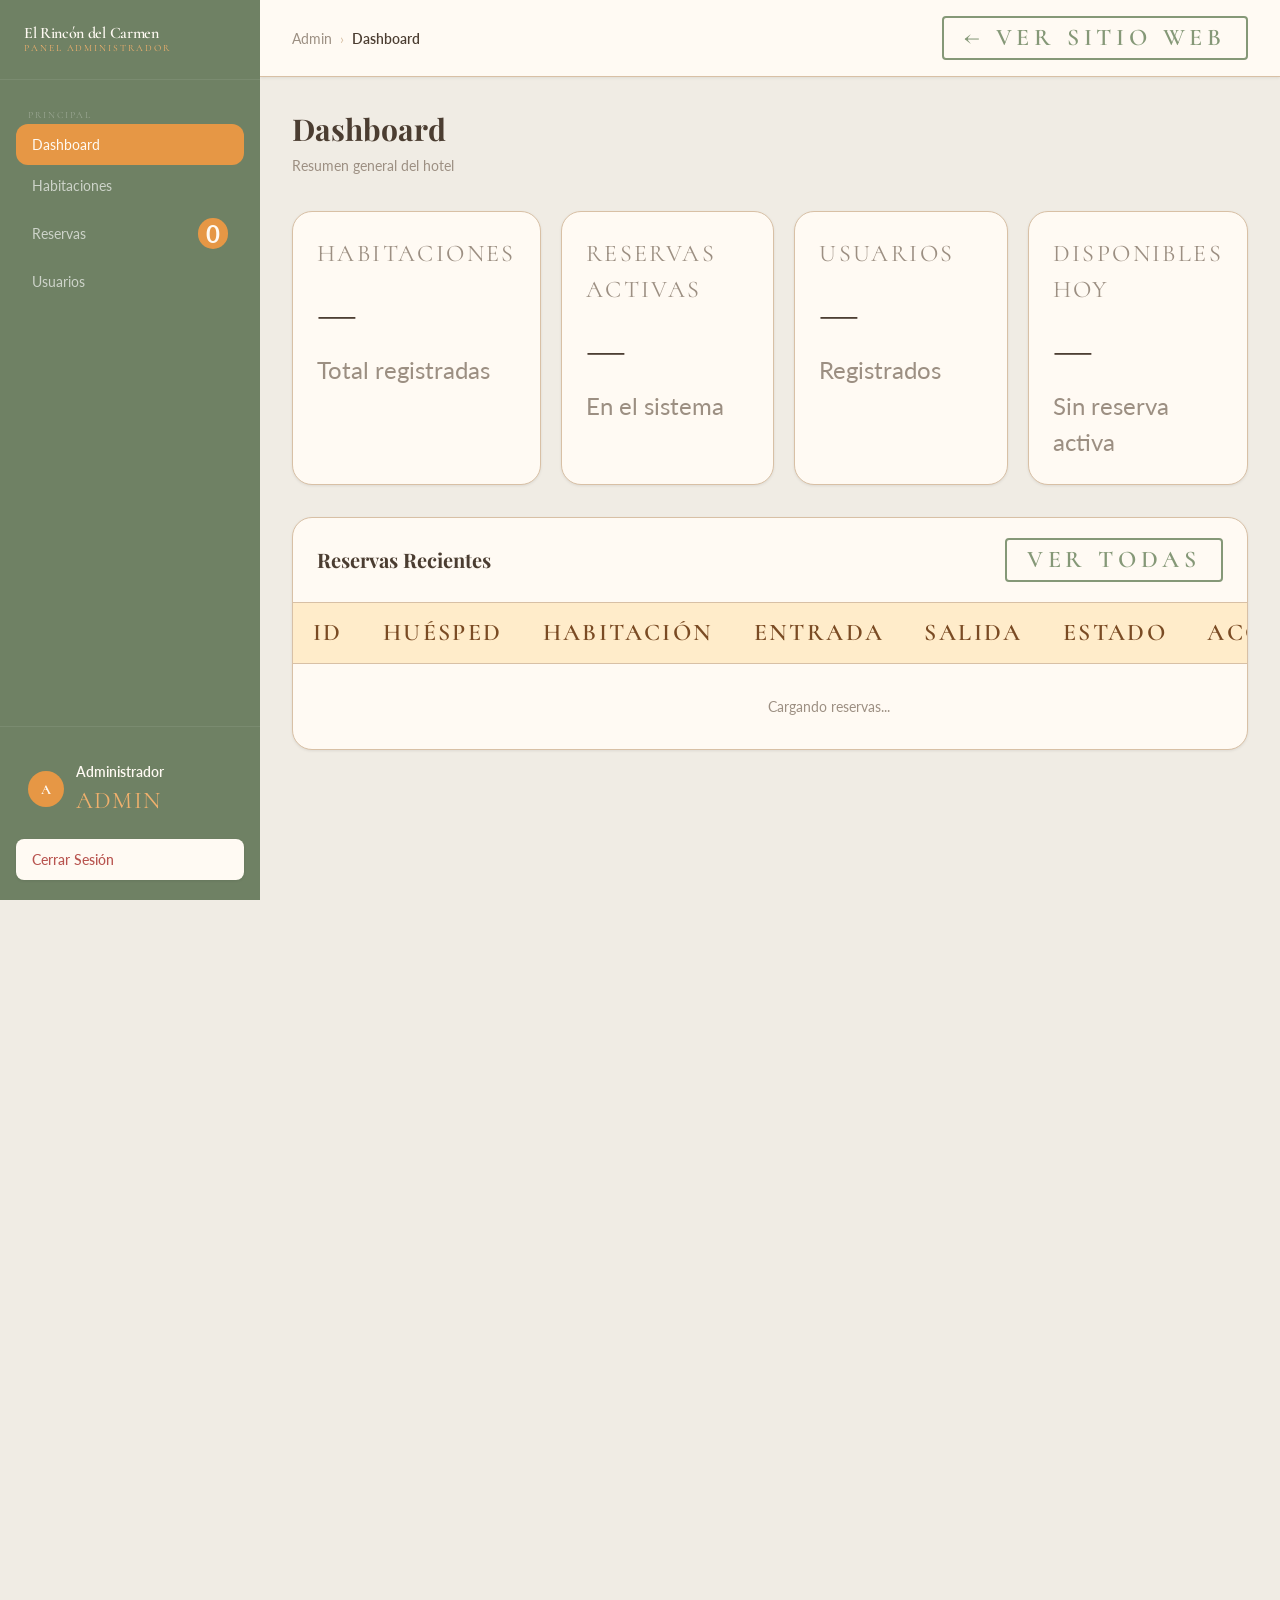
==== commit a442978e: "feat: :lipstick: Se hicieorn arreglos visuales cuando uno esta en la cuenta admin" ====
--- a/admin.html
+++ b/admin.html
@@ -12,6 +12,14 @@
   <link rel="stylesheet" href="styles/admin.css" />
   <link rel="stylesheet" href="styles/components/card.css" />
   <link rel="stylesheet" href="styles/components/modal.css" />
+
+  <link rel="stylesheet" href="js/components/carrusel/carrusel.css" />
+  <link rel="stylesheet" href="js/components/footer/footer.css">
+  <link rel="stylesheet" href="js/components/navbar/navbar.css">
+  <link rel="stylesheet" href="js/components/modal/modal.css">
+  <link rel="stylesheet" href="js/components/room-card/room-card.css">
+  <link rel="stylesheet" href="js/components/reserva-form/reserva-form.css">
+  <link rel="stylesheet" href="https://fonts.googleapis.com/css2?family=Cormorant+Garamond:wght@400;500;600;700&family=Cormorant+SC:wght@400;600&family=Lato:wght@400;500;600;700&family=Playfair+Display:ital,wght@0,700;1,400&display=swap">
 </head>
 <body>
 
--- a/styles/variables.css
+++ b/styles/variables.css
@@ -30,7 +30,7 @@
 
   /* ── Overlays & transparencias ───────────────────────────── */
   --overlay-hero:        rgba(10, 16, 35, 0.58);
-  --overlay-card:        rgba(26, 39, 68, 0.72);
+  --overlay-card:        rgba(37, 98, 39, 0.72);
   --overlay-dark:        rgba(0, 0, 0, 0.45);
   --overlay-brown:       rgba(139, 105, 20, 0.12);
 
--- a/styles/admin.css
+++ b/styles/admin.css
@@ -5,6 +5,7 @@
   grid-template-rows: auto 1fr;
   min-height: 100vh;
   background-color: #f0ece4;
+  font-family: var(--font-body);
 }
 
 /* ── Sidebar ─────────────────────────────────────────────────── */
@@ -205,6 +206,28 @@
   color: var(--color-brown-light);
 }
 
+/* Botón Cerrar Sesión en footer */
+.admin-sidebar__footer .admin-sidebar__nav-item {
+  background-color: var(--color-white);
+  color: var(--color-dark);
+  border-radius: var(--radius-md);
+  padding: var(--space-3) var(--space-4);
+  font-weight: var(--fw-medium);
+  transition:
+    background-color var(--overlay-hero),
+    color var(--transition-base),
+    transform var(--transition-fast),
+    box-shadow var(--transition-base);
+  box-shadow: var(--shadow-xs);
+}
+
+.admin-sidebar__footer .admin-sidebar__nav-item:hover {
+  background-color: var(--color-brown-gold);
+  color: var(--color-white);
+  transform: translateY(-2px);
+  box-shadow: var(--shadow-md);
+}
+
 /* ── Header del admin ────────────────────────────────────────── */
 .admin-header {
   background-color: var(--color-white);
--- a/js/components/carrusel/carrusel.css
+++ b/js/components/carrusel/carrusel.css
@@ -0,0 +1,151 @@
+.carrusel {
+    position: relative;
+    width: 100%;
+    overflow: hidden;
+}
+
+.carrusel__track {
+position: relative;
+width: 100%;
+}
+
+.carrusel__slide {
+    display: none;
+    width: 100%;
+}
+
+.carrusel__slide--active {
+    display: block;
+}
+
+.carrusel__card {
+    display: grid;
+    grid-template-columns: 1fr 1fr;
+    gap: var(--space-8);
+    background: var(--color-white);
+    border-radius: var(--radius-xl);
+    overflow: hidden;
+    box-shadow: var(--shadow-card);
+}
+
+.carrusel__image-wrapper {
+    width: 100%;
+    height: 400px;
+    overflow: hidden;
+}
+
+.carrusel__image {
+    width: 100%;
+    height: 100%;
+    object-fit: cover;
+    transition: transform var(--transition-slow);
+}
+
+.carrusel__card:hover .carrusel__image {
+    transform: scale(1.05);
+}
+
+.carrusel__content {
+    padding: var(--space-8);
+    display: flex;
+    flex-direction: column;
+    justify-content: center;
+    gap: var(--space-4);
+}
+
+.carrusel__title {
+    font-family: var(--font-heading);
+    font-size: var(--fs-2xl);
+    color: var(--color-black);
+}
+
+.carrusel__info {
+    font-size: var(--fs-md);
+    color: var(--color-dark-mid);
+}
+
+.carrusel__servicios {
+    display: flex;
+    flex-wrap: wrap;
+    gap: var(--space-2);
+}
+
+.servicio-tag {
+    background: var(--color-beige-mid);
+    color: var(--color-dark);
+    padding: var(--space-1) var(--space-3);
+    border-radius: var(--radius-full);
+    font-size: var(--fs-sm);
+    font-family: var(--font-display);
+}
+
+.carrusel__precio {
+    font-size: var(--fs-lg);
+    color: var(--color-brown-gold);
+    font-weight: var(--fw-bold);
+}
+
+.carrusel__precio span {
+    font-size: var(--fs-sm);
+    color: var(--color-dark-mid);
+    font-weight: var(--fw-regular);
+}
+
+.carrusel__btn {
+    position: absolute;
+    top: 50%;
+    transform: translateY(-50%);
+    background: var(--color-brown-gold);
+    color: var(--color-white);
+    border: none;
+    border-radius: var(--radius-full);
+    width: 48px;
+    height: 48px;
+    font-size: var(--fs-lg);
+    cursor: pointer;
+    z-index: var(--z-raised);
+    transition: background var(--transition-base);
+}
+
+.carrusel__btn:hover {
+    background: var(--color-brown-mid);
+}
+
+.carrusel__btn--prev {
+    left: var(--space-4);
+}
+
+.carrusel__btn--next {
+    right: var(--space-4);
+}
+
+.carrusel__dots {
+    display: flex;
+    justify-content: center;
+    gap: var(--space-2);
+    margin-top: var(--space-6);
+}
+
+.carrusel__dot {
+    width: 10px;
+    height: 10px;
+    border-radius: var(--radius-full);
+    background: var(--color-beige-dark);
+    border: none;
+    cursor: pointer;
+    transition: background var(--transition-base);
+}
+
+.carrusel__dot--active {
+    background: var(--color-brown-gold);
+}
+
+@media (max-width: 768px) {
+    .carrusel__card {
+    grid-template-columns: 1fr;
+}
+
+.carrusel__image-wrapper {
+    height: 250px;
+}
+}
--- a/js/components/footer/footer.css
+++ b/js/components/footer/footer.css
@@ -0,0 +1,92 @@
+.footer {
+    background: var(--color-dark);
+    color: var(--color-white);
+    margin-top: var(--space-16);
+}
+
+.footer__brand {
+    font-family: var(--font-heading);
+    color: var(--color-white);
+}
+
+.footer__container {
+    max-width: var(--container-xl);
+    margin: 0 auto;
+    padding: var(--space-12) var(--space-6);
+    display: grid;
+    grid-template-columns: 2fr 1fr 1fr 1fr;
+    gap: var(--space-8);
+}
+
+.footer__logo {
+    font-family: var(--font-heading);
+    font-size: var(--fs-xl);
+    color: var(--color-brown-gold);
+    margin-bottom: var(--space-4);
+}
+
+.footer__desc {
+    font-size: var(--fs-sm);
+    color: var(--color-beige-mid);
+    line-height: var(--lh-relaxed);
+}
+
+.footer__title {
+    font-size: var(--fs-md);
+    font-weight: var(--fw-bold);
+    color: var(--color-white);
+    margin-bottom: var(--space-4);
+}
+
+.footer__list {
+    list-style: none;
+    padding: 0;
+    margin: 0;
+    display: flex;
+    flex-direction: column;
+    gap: var(--space-2);
+    font-size: var(--fs-sm);
+    color: var(--color-beige-mid);
+}
+
+.footer__link {
+    text-decoration: none;
+    color: var(--color-beige-mid);
+    transition: color var(--transition-base);
+}
+
+.footer__link:hover {
+    color: var(--color-brown-gold);
+}
+
+.footer__social-links {
+    display: flex;
+    flex-direction: column;
+    gap: var(--space-2);
+}
+
+.footer__social-link {
+    text-decoration: none;
+    color: var(--color-beige-mid);
+    font-size: var(--fs-sm);
+    transition: color var(--transition-base);
+}
+
+.footer__social-link:hover {
+    color: var(--color-brown-gold);
+}
+
+.footer__bottom {
+    border-top: 1px solid rgba(255,255,255,0.1);
+    padding: var(--space-4) var(--space-6); 
+    text-align: center;
+    font-size: var(--fs-sm);
+    color: var(--color-beige-mid);
+}
+
+@media (max-width: 768px) {
+.footer__container {
+    grid-template-columns: 1fr;
+    gap: var(--space-6);
+}
+}
--- a/js/components/navbar/navbar.css
+++ b/js/components/navbar/navbar.css
@@ -0,0 +1,136 @@
+.navbar {
+position: fixed;
+top: 0;
+left: 0;
+width: 100%;
+height: auto;
+z-index: var(--z-sticky);
+background: var(--color-white);
+box-shadow: var(--shadow-sm);
+padding: 0.1rem;
+}
+
+.navbar__container {
+max-width: var(--container-xl);
+margin: 0 auto;
+padding: var(--space-4) var(--space-6);
+display: flex;
+align-items: center;
+justify-content: space-between;
+gap: var(--space-6);
+}
+
+.navbar__logo {
+display: flex;
+flex-direction: column;
+gap: 0;
+line-height: 1.1;
+font-family: var(--font-heading);
+font-size: var(--fs-xl);
+color: var(--color-brown-gold);
+text-decoration: none;
+font-weight: var(--fw-bold);
+}
+
+.navbar__menu {
+display: flex;
+list-style: none;
+gap: var(--space-6);
+margin: 0;
+padding: 0;
+font-family: var(--font-heading);
+}
+
+.navbar__link {
+text-decoration: none;
+color: var(--color-dark);
+font-size: var(--fs-md);
+font-weight: var(--fw-medium);
+transition: color var(--transition-base);
+}
+
+.navbar__link:hover {
+color: var(--color-brown-gold);
+}
+
+.navbar__auth {
+display: flex;
+align-items: center;
+gap: var(--space-3);
+}
+
+.navbar__auth .btn {
+    display: inline-flex;
+    align-items: center;
+    justify-content: center;
+    line-height: normal;
+    min-height: 48px;
+}
+
+.navbar__toggle {
+    display: none;
+    flex-direction: column;
+    gap: 5px;
+    background: none;
+    border: none;
+    cursor: pointer;
+    padding: var(--space-2);
+}
+
+.navbar__toggle span {
+    display: block;
+    width: 24px;
+    height: 2px;
+    background: var(--color-dark);
+    border-radius: var(--radius-full);
+    transition: all var(--transition-base);
+}
+
+@media (max-width: 768px) {
+.navbar__toggle {
+    display: flex;
+}
+
+.navbar__menu {
+    display: none;
+    position: absolute;
+    top: 100%;
+    left: 0;
+    width: 100%;
+    background: var(--color-white);
+    flex-direction: column;
+    padding: var(--space-4) var(--space-6);
+    box-shadow: var(--shadow-md);
+    gap: var(--space-4);
+}
+
+.navbar__menu--open {
+    display: flex;
+}
+
+.navbar__auth {
+    display: none;
+}
+
+.navbar__auth .btn {
+  background-color: var(--color-navy);
+  color: var(--color-white);
+  border-color: var(--color-navy);
+  transition: 
+    background-color var(--transition-base),
+    border-color var(--transition-base),
+    box-shadow var(--transition-base),
+    transform var(--transition-fast);
+}
+
+.navbar__auth .btn:hover {
+  background-color: var(--color-navy-deep);
+  border-color: var(--color-navy-deep);
+  box-shadow: var(--shadow-navy);
+  transform: translateY(-1px);
+}
+
+.navbar__auth .btn:active {
+  transform: translateY(1px);
+}
+}
--- a/js/components/modal/modal.css
+++ b/js/components/modal/modal.css
@@ -0,0 +1,65 @@
+.modal-overlay {
+    display: none;
+    position: fixed;
+    top: 0;
+    left: 0;
+    width: 100%;
+    height: 100%;
+    background: rgba(0, 0, 0, 0.6);
+    z-index: var(--z-modal);
+    align-items: center;
+    justify-content: center;
+}
+
+.modal-overlay--active {
+display: flex;
+}
+
+.modal {
+    background: var(--color-white);
+    border-radius: var(--radius-xl);
+    padding: var(--space-8);
+    width: 90%;
+    max-width: 500px;
+    position: relative;
+    box-shadow: var(--shadow-lg);
+    animation: modalEntrada var(--transition-base) ease;
+}
+
+@keyframes modalEntrada {
+from {
+    opacity: 0;
+    transform: translateY(-20px);
+}
+to {
+    opacity: 1;
+    transform: translateY(0);
+}
+}
+
+.modal__close {
+    position: absolute;
+    top: var(--space-4);
+    right: var(--space-4);
+    background: none;
+    border: none;
+    font-size: var(--fs-lg);
+    cursor: pointer;
+    color: var(--color-dark-mid);
+    transition: color var(--transition-base);
+}
+
+.modal__close:hover {
+    color: var(--color-dark);
+}
+
+.modal__content {
+    margin-top: var(--space-4);
+}
+
+@media (max-width: 768px) {
+    .modal {
+    padding: var(--space-6);
+    width: 95%;
+}
+}
--- a/js/components/room-card/room-card.css
+++ b/js/components/room-card/room-card.css
@@ -0,0 +1,80 @@
+.room-card {
+background: var(--color-white);
+border-radius: var(--radius-xl);
+overflow: hidden;
+box-shadow: var(--shadow-card);
+transition: transform var(--transition-base), box-shadow var(--transition-base);
+}
+
+.room-card:hover {
+transform: translateY(-4px);
+box-shadow: var(--shadow-lg);
+}
+
+.room-card__image-wrapper {
+position: relative;
+width: 100%;
+height: 220px;
+overflow: hidden;
+}
+
+.room-card__image {
+width: 100%;
+height: 100%;
+object-fit: cover;
+transition: transform var(--transition-slow);
+}
+
+.room-card:hover .room-card__image {
+transform: scale(1.05);
+}
+
+.room-card__badge {
+position: absolute;
+bottom: var(--space-3);
+right: var(--space-3);
+background: var(--color-brown-gold);
+color: var(--color-white);
+padding: var(--space-1) var(--space-3);
+border-radius: var(--radius-full);
+font-size: var(--fs-sm);
+font-weight: var(--fw-bold);
+}
+
+.room-card__body {
+padding: var(--space-5);
+display: flex;
+flex-direction: column;
+gap: var(--space-3);
+}
+
+.room-card__title {
+font-family: var(--font-heading);
+font-size: var(--fs-xl);
+color: var(--color-dark);
+}
+
+.room-card__info {
+font-size: var(--fs-sm);
+color: var(--color-dark-mid);
+}
+
+.room-card__servicios {
+display: flex;
+flex-wrap: wrap;
+gap: var(--space-2);
+}
+
+.servicio-tag {
+background: var(--color-beige-mid);
+color: var(--color-dark);
+padding: var(--space-1) var(--space-2);
+border-radius: var(--radius-full);
+font-size: var(--fs-xs);
+}
+
+@media (max-width: 768px) {
+.room-card__image-wrapper {
+    height: 180px;
+}
+}
--- a/js/components/reserva-form/reserva-form.css
+++ b/js/components/reserva-form/reserva-form.css
@@ -0,0 +1,54 @@
+.reserva-form {
+background: var(--color-white);
+border-radius: var(--radius-xl);
+padding: var(--space-8);
+box-shadow: var(--shadow-card);
+}
+
+.reserva-form__title {
+font-family: var(--font-heading);
+font-size: var(--fs-xl);
+color: var(--color-dark);
+margin-bottom: var(--space-6);
+text-align: center;
+}
+
+.form-group {
+display: flex;
+flex-direction: column;
+gap: var(--space-2);
+margin-bottom: var(--space-4);
+}
+
+.form-label {
+font-size: var(--fs-sm);
+font-weight: var(--fw-medium);
+color: var(--color-dark);
+}
+
+.form-input {
+padding: var(--space-3) var(--space-4);
+border: 1px solid var(--color-beige-dark);
+border-radius: var(--radius-md);
+font-size: var(--fs-md);
+color: var(--color-dark);
+background: var(--color-beige-light);
+transition: border-color var(--transition-base);
+width: 100%;
+box-sizing: border-box;
+}
+
+.form-input:focus {
+outline: none;
+border-color: var(--color-brown-gold);
+}
+
+.btn--full {
+width: 100%;
+}
+
+@media (max-width: 768px) {
+.reserva-form {
+    padding: var(--space-6);
+}
+}
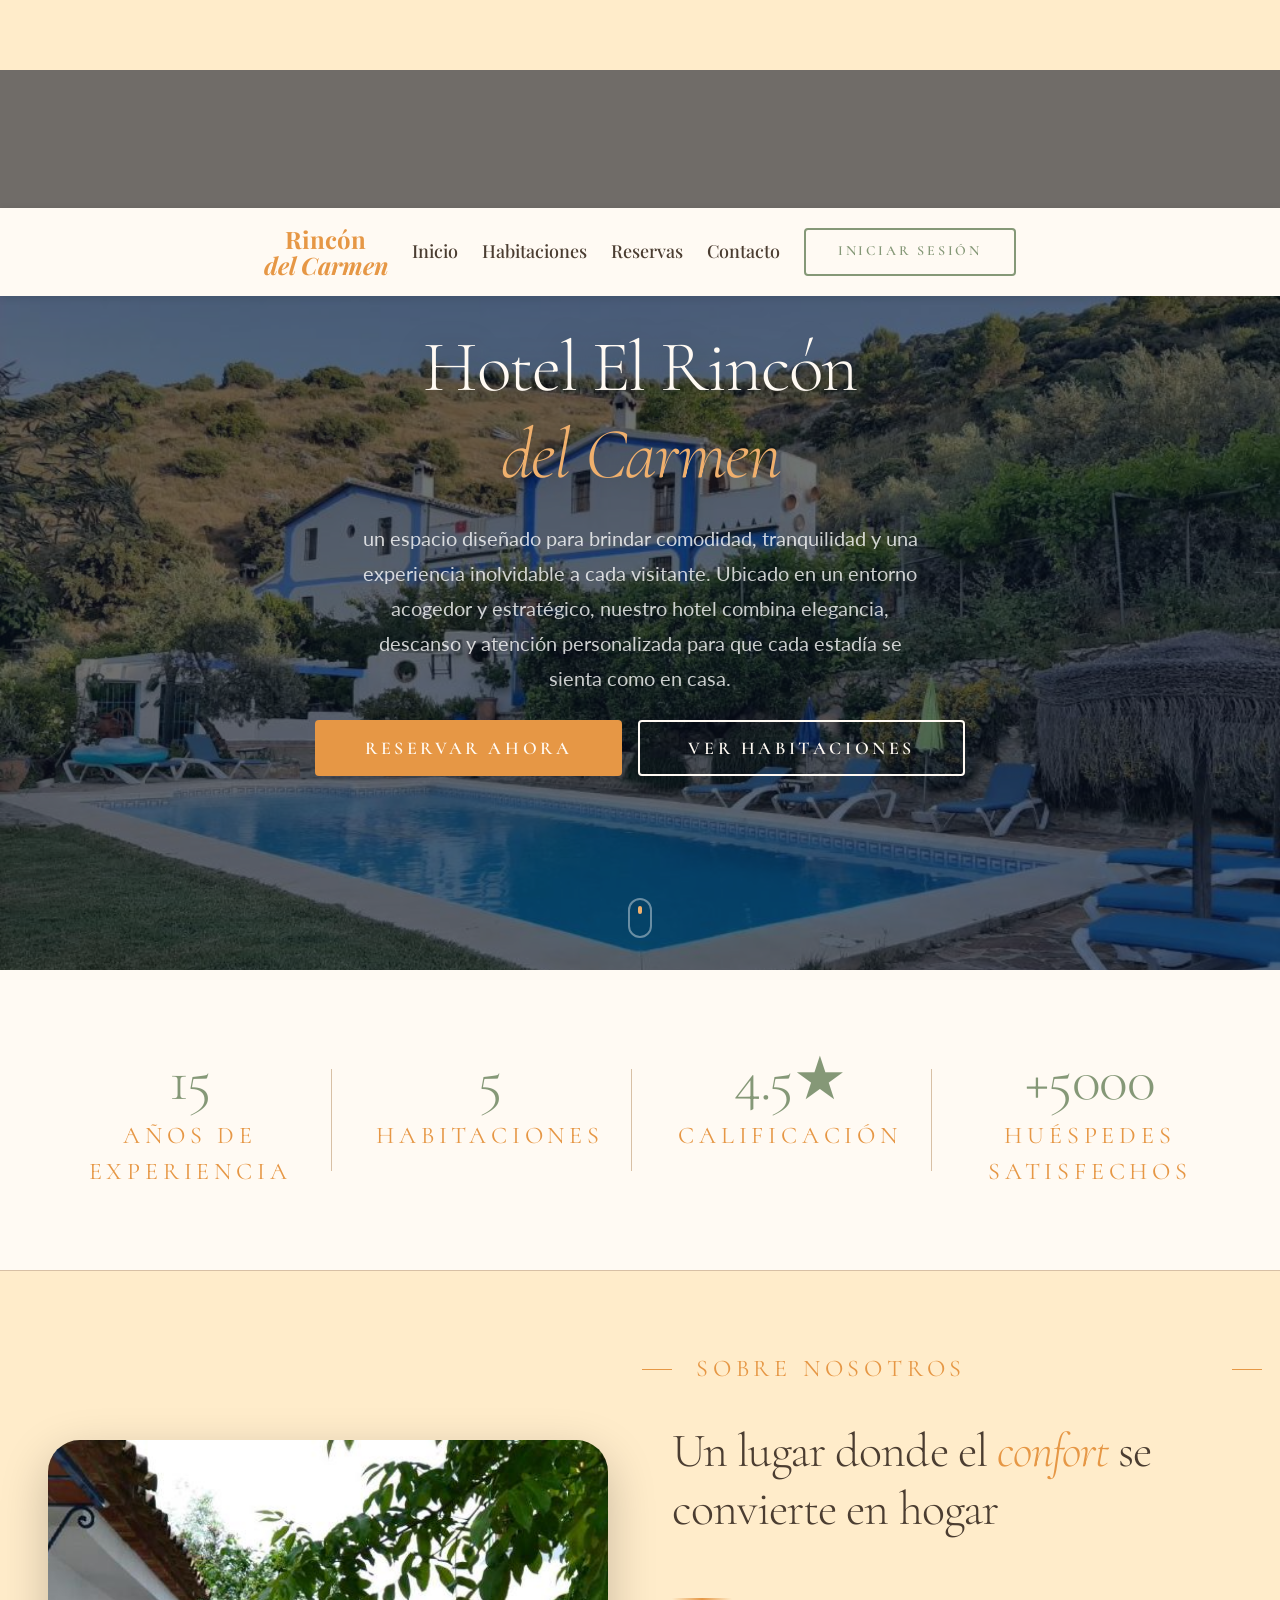
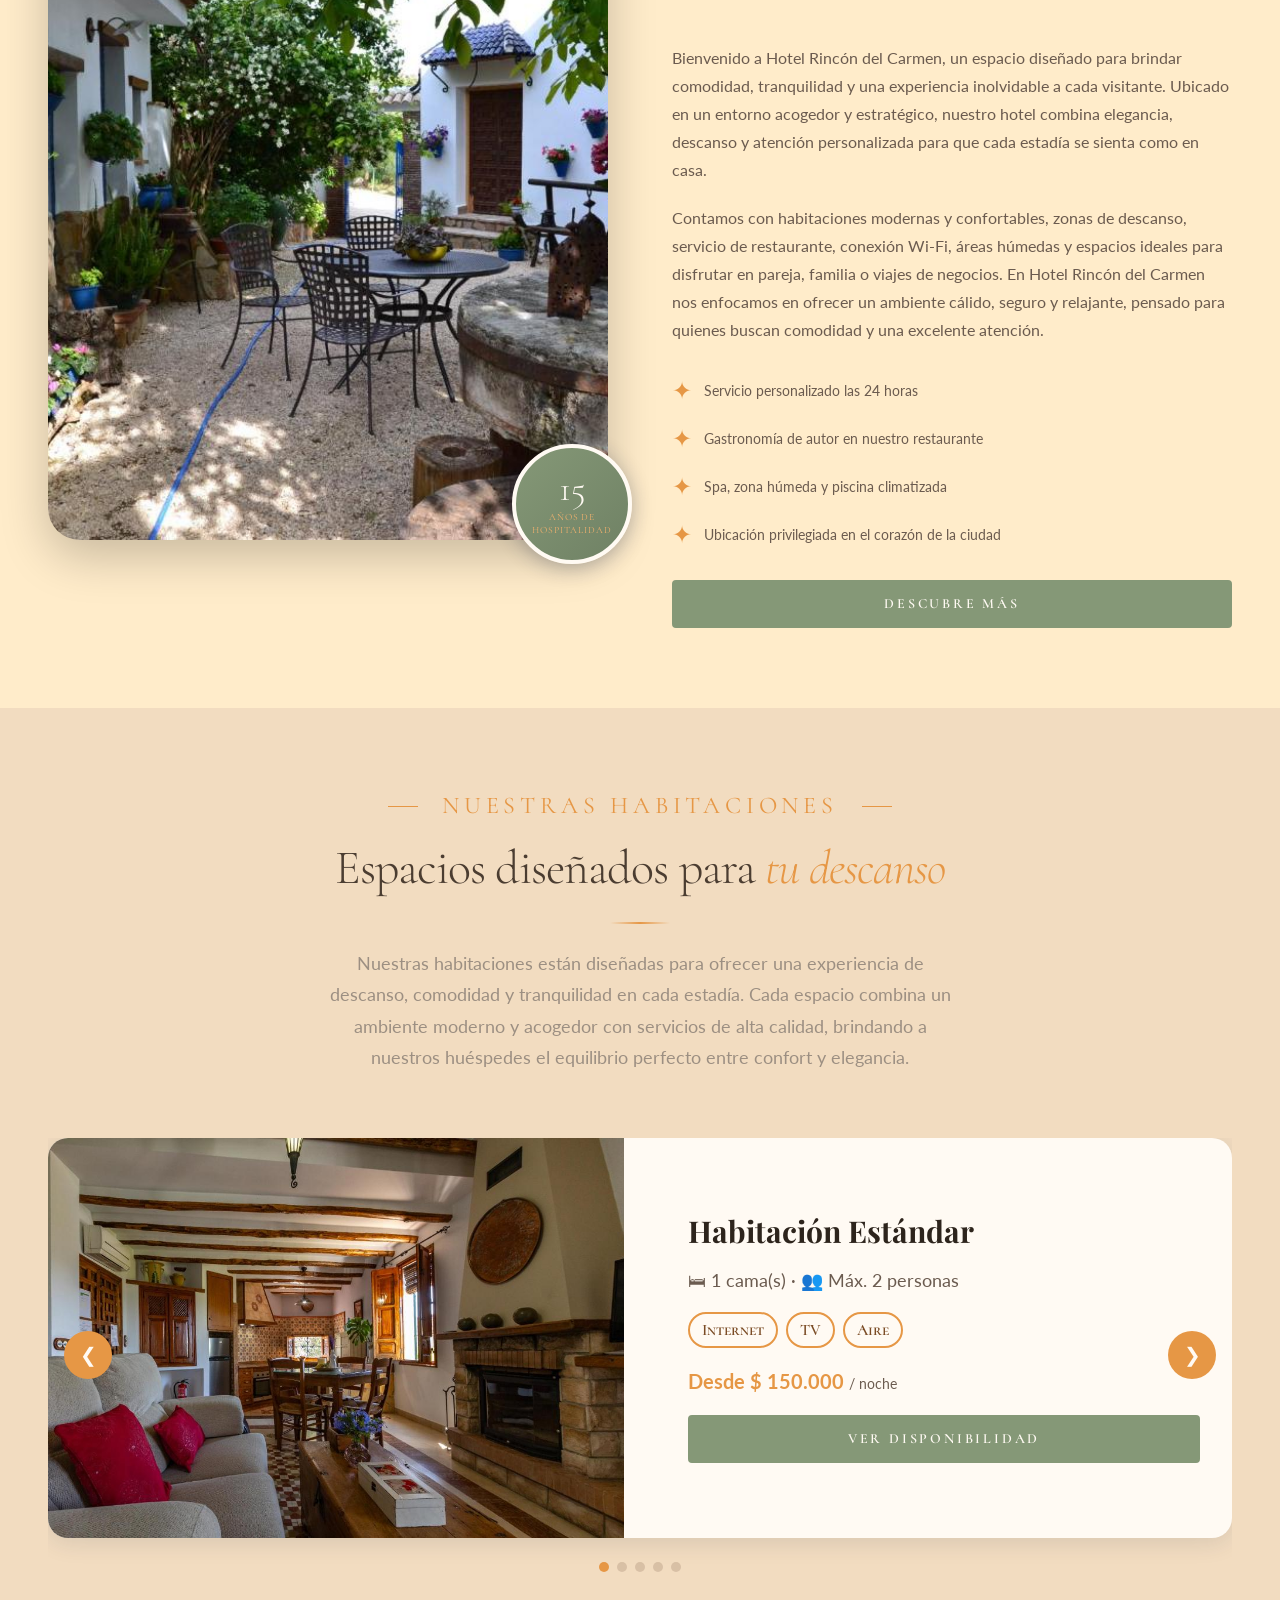
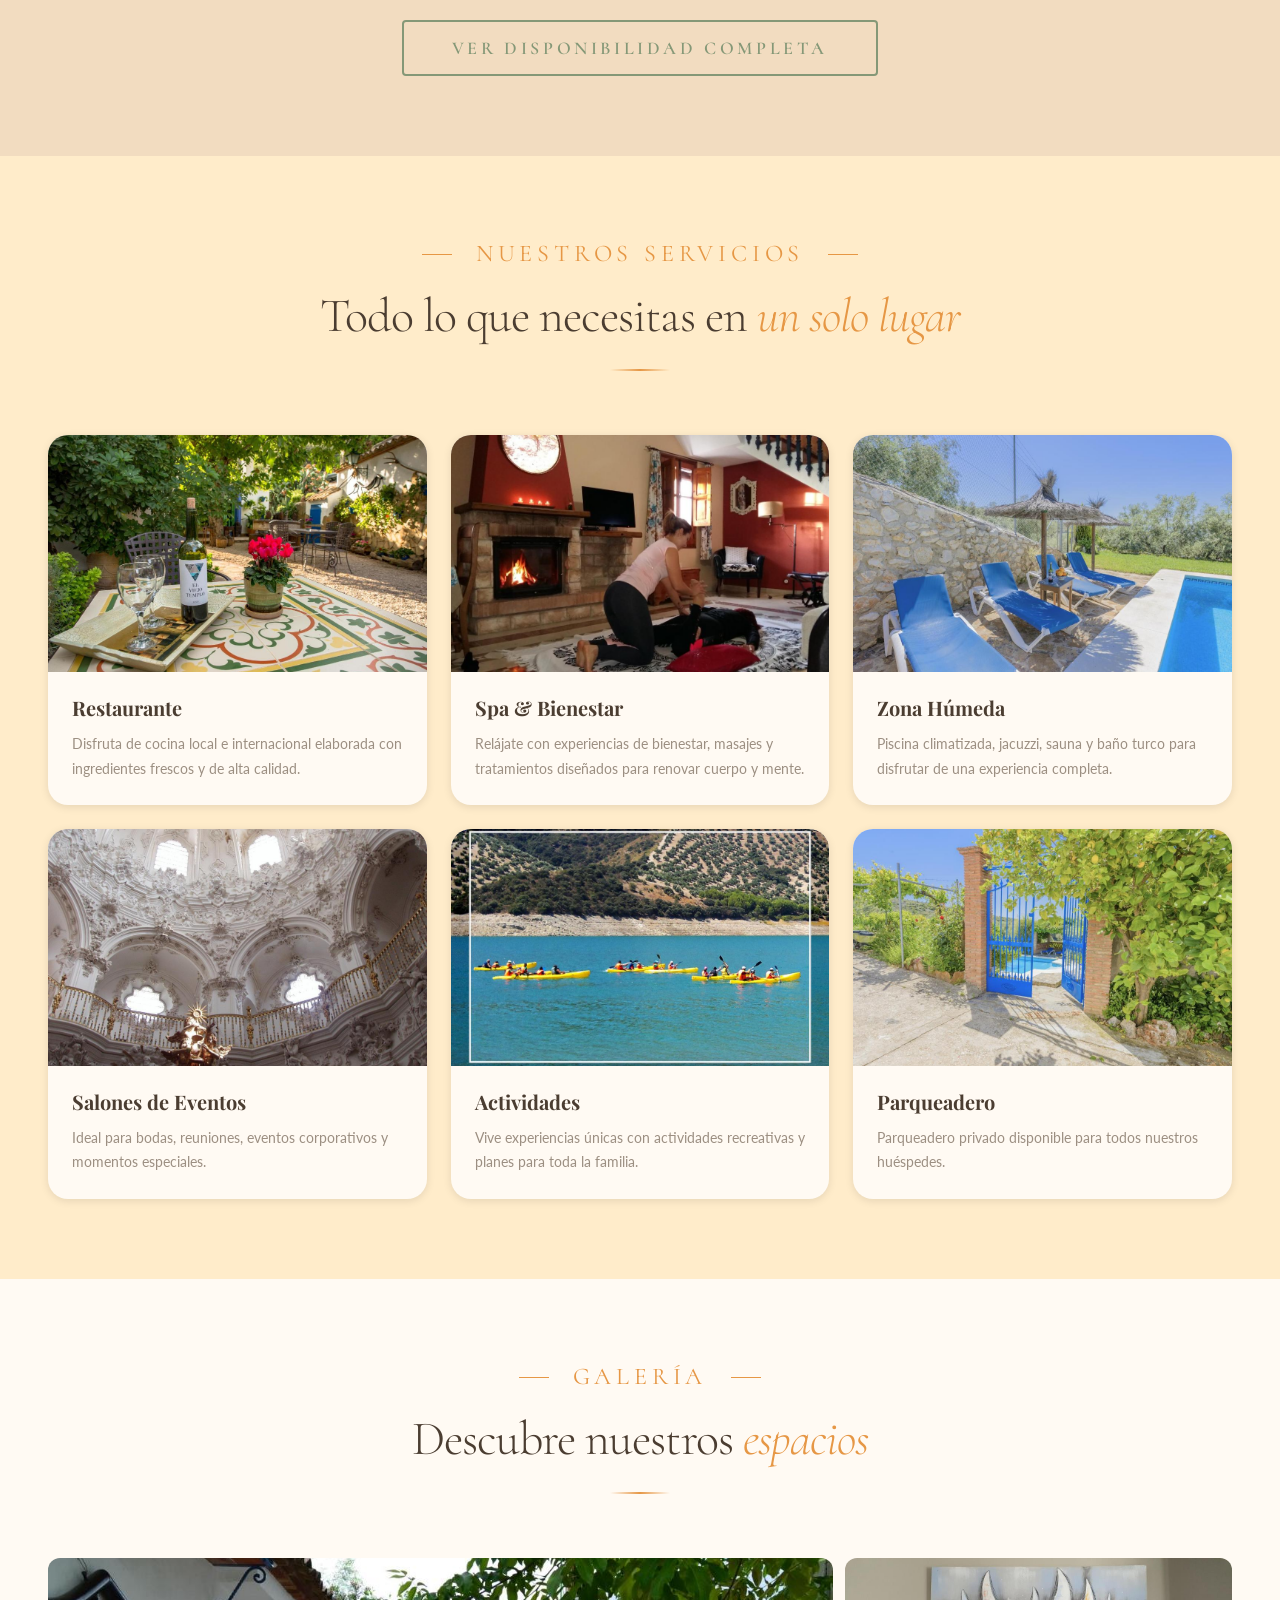
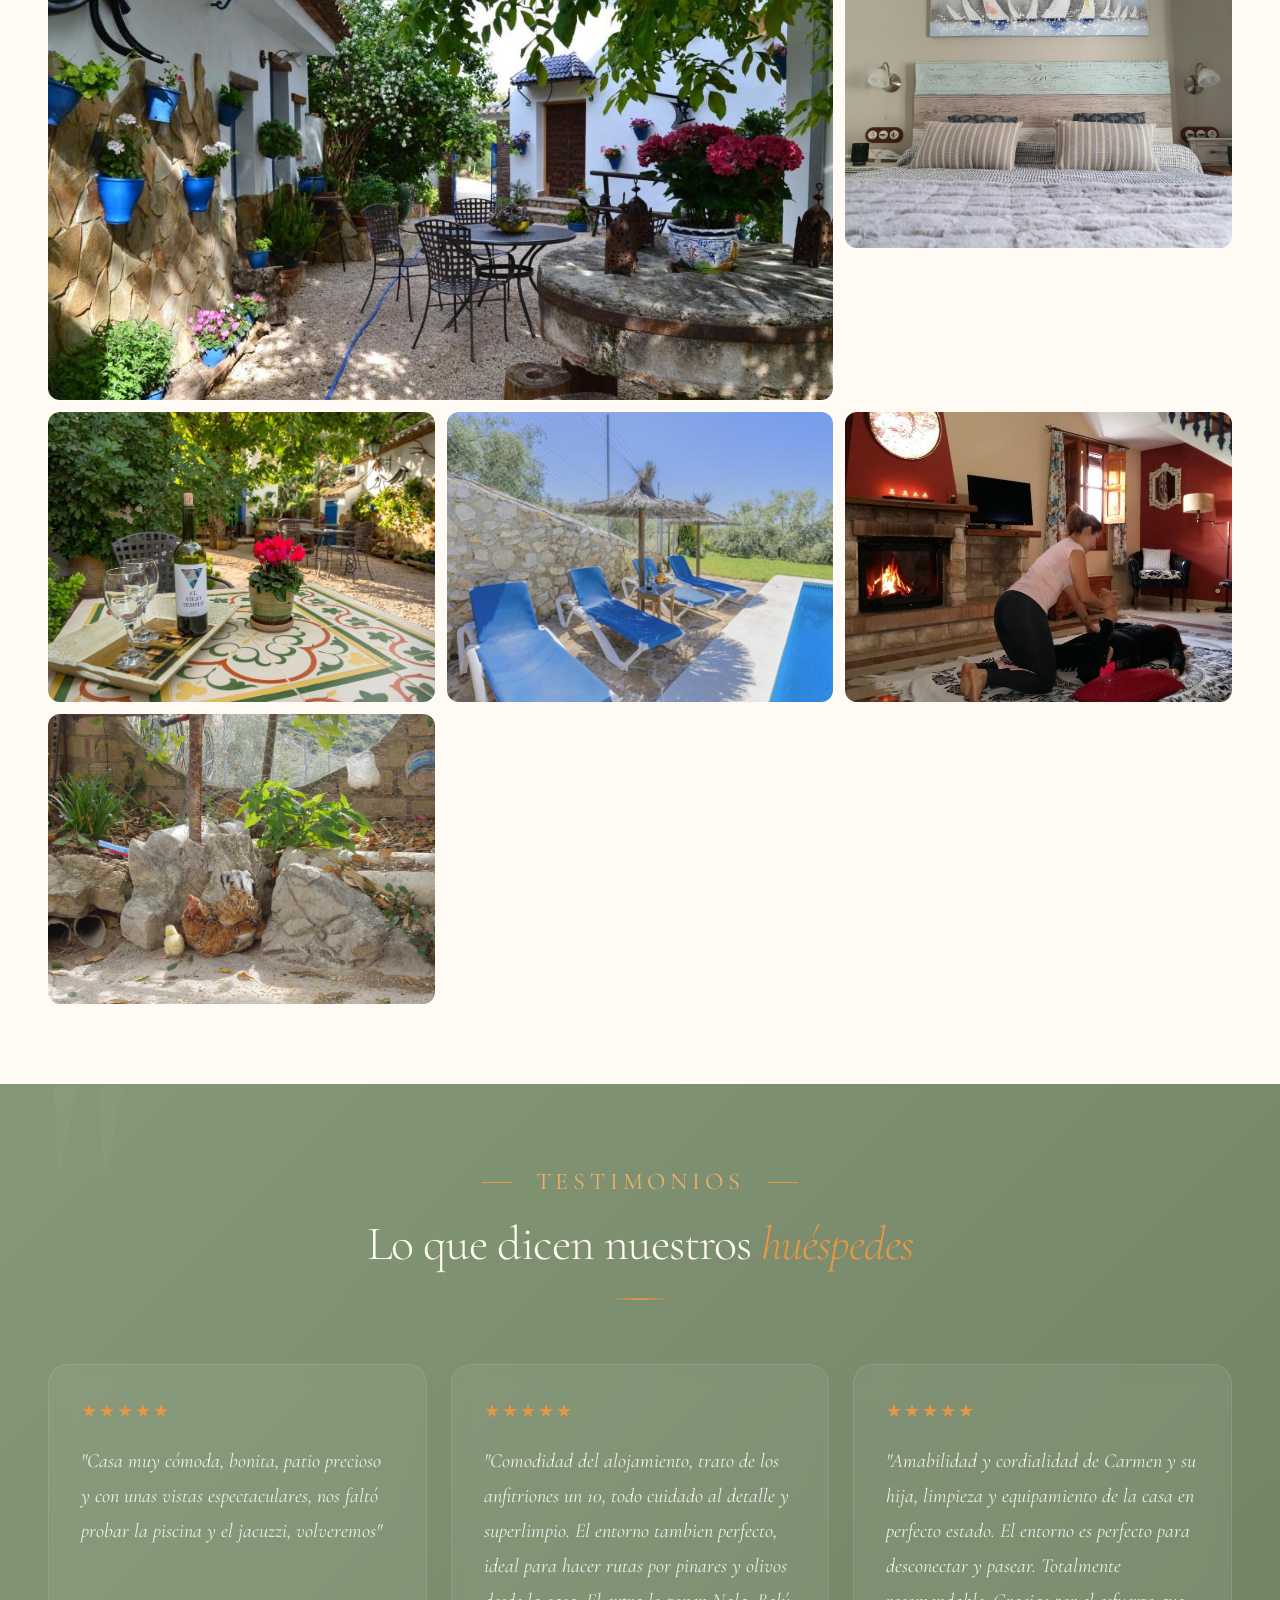
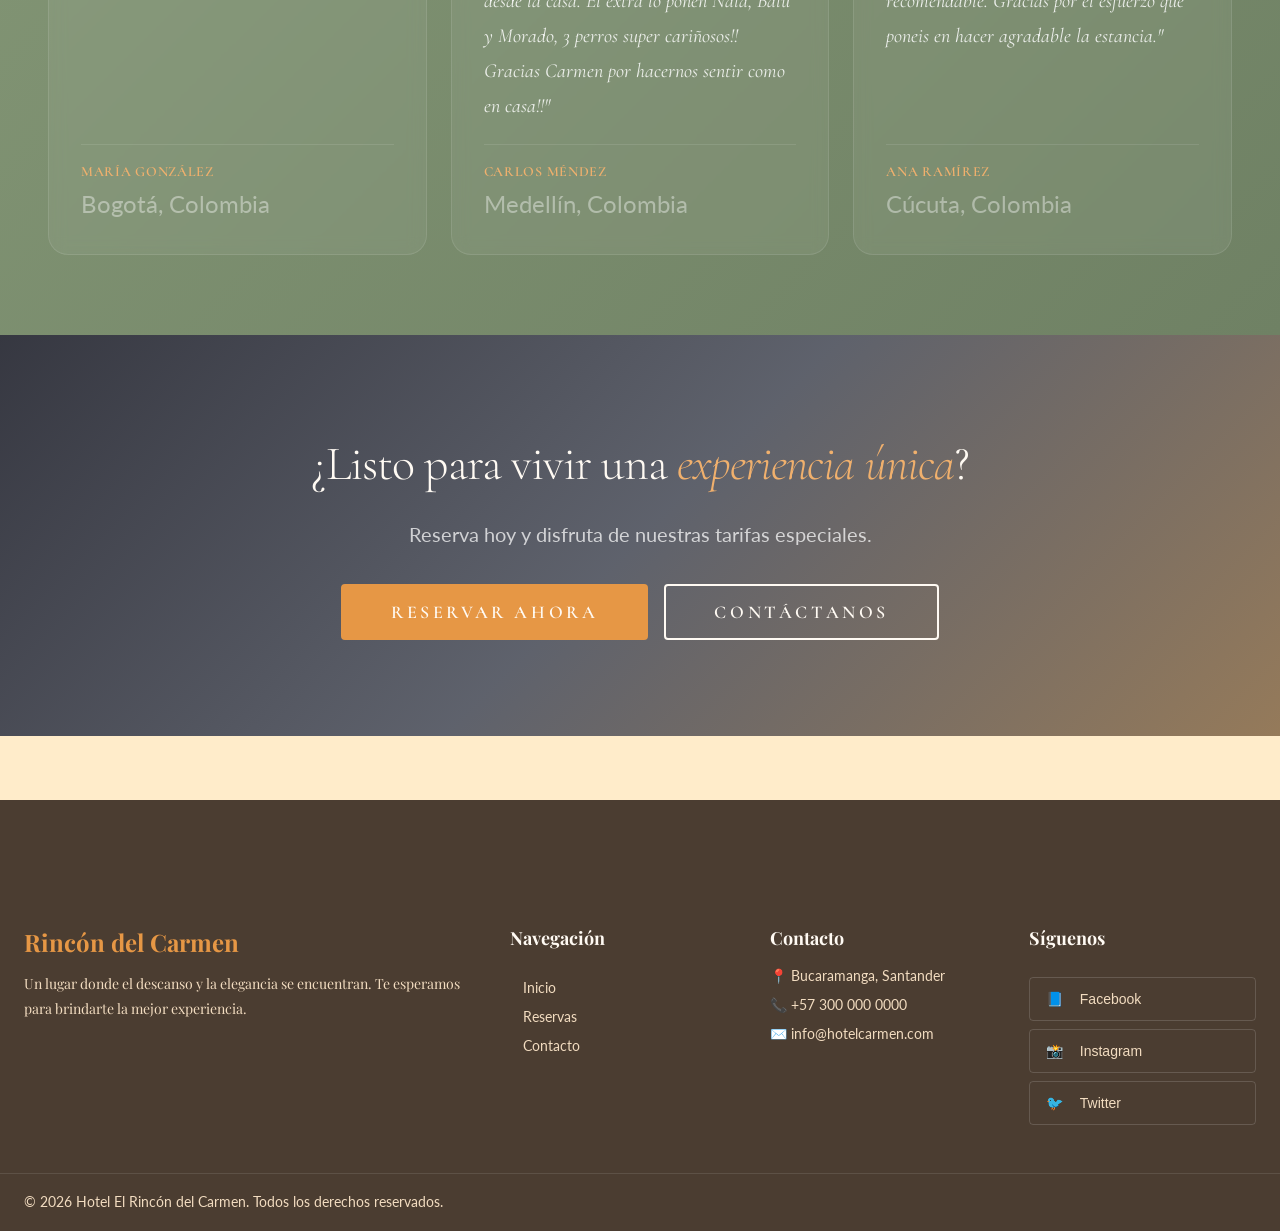
==== commit 5d3911d5: "feat: Se arreglo un error de los scripts" ====
--- a/admin.html
+++ b/admin.html
@@ -492,18 +492,20 @@
   </div>
 
   <div class="toast-container" id="toastContainer"></div>
-
-  <script src="database/mockData.js"></script>
-  <script src="js/services/localStorage.service.js"></script>
-  <script src="js/services/auth.service.js"></script>
-  <script src="js/services/habitaciones.service.js"></script>
-  <script src="js/services/reservas.service.js"></script>
-  <script src="js/utils/fechas.js"></script>
-  <script src="js/utils/validaciones.js"></script>
-  <script src="js/utils/formatearPrecio.js"></script>
-  <script src="js/utils/alertas.js"></script>
-  <script src="js/pages/adminPage.js"></script>
-  <script src="js/app.js"></script>
+<script src="database/mockData.js"></script>
+<script src="js/services/localStorage.service.js"></script>
+<script src="js/services/auth.service.js"></script>
+<script src="js/services/habitaciones.service.js"></script>
+<script src="js/services/reservas.service.js"></script>
+<script src="js/utils/fechas.js"></script>
+<script src="js/utils/validaciones.js"></script>
+<script src="js/utils/formatearPrecio.js"></script>
+<script src="js/utils/alertas.js"></script>
+<script src="js/components/navbar/navbar.js"></script>
+<script src="js/components/footer/footer.js"></script>
+<script src="js/components/modal/modal.js"></script>
+<script src="js/pages/adminPage.js"></script>
+<script src="js/app.js"></script>
 
 </body>
 </html>
--- a/styles/components/card.css
+++ b/styles/components/card.css
@@ -284,6 +284,7 @@
 }
 
 .service-card__desc {
+  font-family: var(--font-body);
   font-size: var(--fs-sm);
   color: var(--color-gray);
   line-height: var(--lh-relaxed);
@@ -345,6 +346,7 @@
 }
 
 .testimonial-card__origin {
+  font-family: var(--font-body);
   font-size: var(--fs-xs);
   color: rgba(255, 255, 255, 0.4);
 }
--- a/js/components/carrusel/carrusel.css
+++ b/js/components/carrusel/carrusel.css
@@ -60,6 +60,7 @@
 }
 
 .carrusel__info {
+    font-family: var(--font-body);
     font-size: var(--fs-md);
     color: var(--color-dark-mid);
 }
@@ -71,12 +72,22 @@
 }
 
 .servicio-tag {
-    background: var(--color-beige-mid);
-    color: var(--color-dark);
+    background: var(--color-white);
+    color: var(--color-brown-dark);
     padding: var(--space-1) var(--space-3);
     border-radius: var(--radius-full);
-    font-size: var(--fs-sm);
-    font-family: var(--font-display);
+    border: 2px solid var(--color-brown-gold);
+    font-family: var(--font-accent);
+    font-size: var(--fs-xs);
+    font-weight: var(--fw-semibold);
+    text-transform: capitalize;
+    transition: all var(--transition-base);
+}
+
+.servicio-tag:hover {
+    background: var(--color-brown-gold);
+    color: var(--color-white);
+    box-shadow: var(--shadow-gold);
 }
 
 .carrusel__precio {
--- a/js/components/footer/footer.css
+++ b/js/components/footer/footer.css
@@ -73,7 +73,7 @@
 }
 
 .footer__social-link:hover {
-    color: var(--color-brown-gold);
+    color: var(--color-white);
 }
 
 .footer__bottom {
--- a/js/components/room-card/room-card.css
+++ b/js/components/room-card/room-card.css
@@ -55,6 +55,7 @@
 }
 
 .room-card__info {
+font-family: var(--font-body);
 font-size: var(--fs-sm);
 color: var(--color-dark-mid);
 }
@@ -66,11 +67,22 @@
 }
 
 .servicio-tag {
-background: var(--color-beige-mid);
-color: var(--color-dark);
-padding: var(--space-1) var(--space-2);
+background: var(--color-white);
+color: var(--color-brown-dark);
+padding: var(--space-1) var(--space-3);
 border-radius: var(--radius-full);
-font-size: var(--fs-xs);
+border: 2px solid var(--color-brown-gold);
+font-family: var(--font-accent);
+font-size: var(--fw-md);
+font-weight: var(--fw-semibold);
+text-transform: capitalize;
+transition: all var(--transition-base);
+}
+
+.servicio-tag:hover {
+background: var(--color-brown-gold);
+color: var(--color-white);
+box-shadow: var(--shadow-gold);
 }
 
 @media (max-width: 768px) {
--- a/js/components/reserva-form/reserva-form.css
+++ b/js/components/reserva-form/reserva-form.css
@@ -21,8 +21,10 @@
 }
 
 .form-label {
+font-family: var(--font-accent);
 font-size: var(--fs-sm);
 font-weight: var(--fw-medium);
+text-transform: uppercase;
 color: var(--color-dark);
 }
 
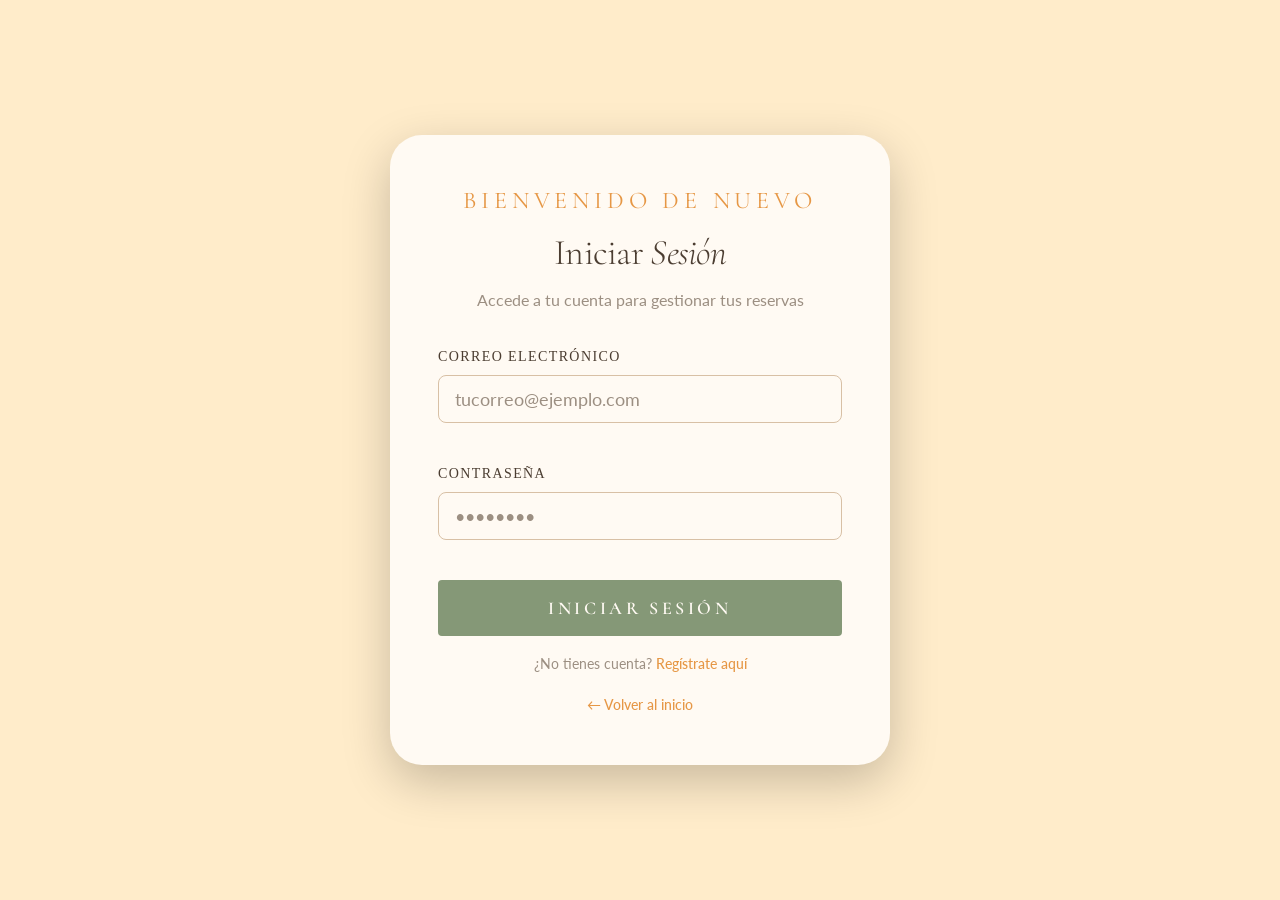
==== commit 2796fed5: "feat: :bug: El responsive se arreglo para que se vea mejor Se arreglaron algunas coosas que se veian" ====
--- a/admin.html
+++ b/admin.html
@@ -117,7 +117,7 @@
 
         <div class="admin-header__actions">
           <a href="index.html" class="btn btn--outline btn--sm">
-            ← Ver sitio web
+            ← Volver
           </a>
         </div>
       </header>
--- a/styles/main.css
+++ b/styles/main.css
@@ -13,6 +13,8 @@
   scroll-behavior: smooth;
   -webkit-text-size-adjust: 100%;
   text-size-adjust: 100%;
+  overflow-x: hidden;
+  width: 100%;
 }
 
 body {
@@ -25,6 +27,8 @@
   -webkit-font-smoothing: antialiased;
   -moz-osx-font-smoothing: grayscale;
   overflow-x: hidden;
+  width: 100%;
+  max-width: 100vw;
 }
 
 img, video, svg {
@@ -262,7 +266,8 @@
 /* Tamaños */
 .btn--sm {
   padding: var(--space-2) var(--space-5);
-  font-size: var(--fs-xs);
+  font-size: var(--fs-sm
+  );
   min-height: 36px;
 }
 .btn--lg {
@@ -568,6 +573,8 @@
   min-height: 100vh;
   display: flex;
   flex-direction: column;
+  overflow-x: hidden;
+  width: 100%;
 }
 
 .main-content {
--- a/styles/admin.css
+++ b/styles/admin.css
@@ -285,6 +285,7 @@
   display: flex;
   align-items: center;
   gap: var(--space-3);
+  font-size: var(--fs-sm);
 }
 
 /* ── Área de contenido principal ─────────────────────────────── */
@@ -706,4 +707,81 @@
   .admin-amenities-grid {
     grid-template-columns: 1fr;
   }
-}+}
+/* ── Fix adicional responsive admin ────────────────────────── */
+@media (max-width: 1023px) {
+  body {
+    overflow-x: hidden;
+  }
+
+  .admin-layout {
+    grid-template-columns: 1fr;
+    overflow-x: hidden;
+  }
+
+  /* El wrapper interno del contenido también debe ocupar todo el ancho */
+  .admin-layout > div {
+    min-width: 0;
+    width: 100%;
+    overflow-x: hidden;
+  }
+
+  .admin-header {
+    position: sticky;
+    top: 0;
+    z-index: calc(var(--z-sticky) - 1);
+  }
+}
+
+@media (max-width: 767px) {
+  /* Tablas: scroll horizontal dentro del wrapper */
+  .admin-table-wrapper {
+    overflow-x: auto;
+    -webkit-overflow-scrolling: touch;
+    max-width: 100%;
+  }
+
+  /* Stats en una sola columna en pantallas muy pequeñas */
+  .admin-stats-grid {
+    grid-template-columns: 1fr 1fr;
+  }
+
+  /* Formulario de habitaciones */
+  .admin-room-form__row {
+    grid-template-columns: 1fr;
+  }
+
+  /* Header del panel */
+  .admin-panel__header {
+    flex-wrap: wrap;
+    gap: var(--space-3);
+  }
+
+  /* Breadcrumb no overflow */
+  .admin-header__breadcrumb {
+    font-size: var(--fs-sm);
+    white-space: nowrap;
+    overflow: hidden;
+    text-overflow: ellipsis;
+    max-width: 160px;
+  }
+}
+
+@media (max-width: 480px) {
+  .admin-content {
+    padding: var(--space-3);
+  }
+
+  .admin-stats-grid {
+    grid-template-columns: 1fr;
+  }
+
+  .admin-page-header {
+    flex-direction: column;
+    align-items: flex-start;
+  }
+
+  .admin-page-header .btn {
+    width: 100%;
+  }
+}
--- a/js/components/navbar/navbar.css
+++ b/js/components/navbar/navbar.css
@@ -1,136 +1,190 @@
+/* ══════════════════════════════════════════
+   NAVBAR — BASE (desktop)
+══════════════════════════════════════════ */
 .navbar {
-position: fixed;
-top: 0;
-left: 0;
-width: 100%;
-height: auto;
-z-index: var(--z-sticky);
-background: var(--color-white);
-box-shadow: var(--shadow-sm);
-padding: 0.1rem;
+  position: fixed;
+  top: 0;
+  left: 0;
+  right: 0;
+  height: auto;
+  z-index: var(--z-sticky);
+  background: var(--color-white);
+  box-shadow: var(--shadow-sm);
 }
 
 .navbar__container {
-max-width: var(--container-xl);
-margin: 0 auto;
-padding: var(--space-4) var(--space-6);
-display: flex;
-align-items: center;
-justify-content: space-between;
-gap: var(--space-6);
+  width: 100%;
+  max-width: var(--container-xl);
+  margin: 0 auto;
+  padding: var(--space-4) var(--space-6);
+  display: flex;
+  align-items: center;
+  justify-content: space-between;
+  gap: var(--space-6);
+  box-sizing: border-box;
 }
 
 .navbar__logo {
-display: flex;
-flex-direction: column;
-gap: 0;
-line-height: 1.1;
-font-family: var(--font-heading);
-font-size: var(--fs-xl);
-color: var(--color-brown-gold);
-text-decoration: none;
-font-weight: var(--fw-bold);
+  display: flex;
+  flex-direction: column;
+  gap: 0;
+  line-height: 1.1;
+  font-family: var(--font-heading);
+  font-size: var(--fs-xl);
+  color: var(--color-brown-gold);
+  text-decoration: none;
+  font-weight: var(--fw-bold);
+  flex-shrink: 0;
 }
 
 .navbar__menu {
-display: flex;
-list-style: none;
-gap: var(--space-6);
-margin: 0;
-padding: 0;
-font-family: var(--font-heading);
+  display: flex;
+  list-style: none;
+  gap: var(--space-6);
+  margin: 0;
+  padding: 0;
+  font-family: var(--font-heading);
 }
 
 .navbar__link {
-text-decoration: none;
-color: var(--color-dark);
-font-size: var(--fs-md);
-font-weight: var(--fw-medium);
-transition: color var(--transition-base);
+  text-decoration: none;
+  color: var(--color-dark);
+  font-size: var(--fs-md);
+  font-weight: var(--fw-medium);
+  transition: color var(--transition-base);
 }
 
 .navbar__link:hover {
-color: var(--color-brown-gold);
+  color: var(--color-brown-gold);
 }
 
 .navbar__auth {
-display: flex;
-align-items: center;
-gap: var(--space-3);
+  display: flex;
+  align-items: center;
+  gap: var(--space-3);
+  flex-shrink: 0;
 }
 
 .navbar__auth .btn {
-    display: inline-flex;
-    align-items: center;
-    justify-content: center;
-    line-height: normal;
-    min-height: 48px;
+  display: inline-flex;
+  align-items: center;
+  justify-content: center;
+  line-height: normal;
+  min-height: 48px;
 }
 
 .navbar__toggle {
-    display: none;
-    flex-direction: column;
-    gap: 5px;
-    background: none;
-    border: none;
-    cursor: pointer;
-    padding: var(--space-2);
+  display: none;
+  flex-direction: column;
+  gap: 5px;
+  background: none;
+  border: none;
+  cursor: pointer;
+  padding: var(--space-2);
+  flex-shrink: 0;
 }
 
 .navbar__toggle span {
-    display: block;
-    width: 24px;
-    height: 2px;
-    background: var(--color-dark);
-    border-radius: var(--radius-full);
-    transition: all var(--transition-base);
+  display: block;
+  width: 24px;
+  height: 2px;
+  background: var(--color-dark);
+  border-radius: var(--radius-full);
+  transition: all var(--transition-base);
 }
 
-@media (max-width: 768px) {
-.navbar__toggle {
-    display: flex;
+/* Animación X al abrir */
+.navbar__toggle--active span:nth-child(1) {
+  transform: translateY(7px) rotate(45deg);
+}
+.navbar__toggle--active span:nth-child(2) {
+  opacity: 0;
+}
+.navbar__toggle--active span:nth-child(3) {
+  transform: translateY(-7px) rotate(-45deg);
 }
 
-.navbar__menu {
+/* ══════════════════════════════════════════
+   MÓVIL (≤ 768px)
+══════════════════════════════════════════ */
+@media (max-width: 768px) {
+
+  /* Contenedor: solo logo + toggle, sin overflow */
+  .navbar__container {
+    padding: var(--space-3) var(--space-4);
+    gap: 0;
+    width: 100%;
+    max-width: 100%;
+  }
+
+  /* Logo compacto */
+  .navbar__logo {
+    font-size: 1rem;
+  }
+
+  /* Mostrar hamburguesa a la derecha */
+  .navbar__toggle {
+    display: flex;
+    margin-left: auto;
+  }
+
+  /* Auth de escritorio: oculto */
+  .navbar__auth {
+    display: none;
+  }
+
+  /* Menú: oculto por defecto, dropdown al abrirse */
+  .navbar__menu {
     display: none;
     position: absolute;
     top: 100%;
     left: 0;
-    width: 100%;
+    right: 0;           /* usa right:0 en vez de width para no desbordar */
     background: var(--color-white);
     flex-direction: column;
     padding: var(--space-4) var(--space-6);
     box-shadow: var(--shadow-md);
     gap: var(--space-4);
+    box-sizing: border-box;
+    z-index: 1;
+  }
+
+  .navbar__menu--open {
+    display: flex;
+  }
 }
 
-.navbar__menu--open {
-    display: flex;
+/* ══════════════════════════════════════════
+   Auth dentro del menú móvil
+══════════════════════════════════════════ */
+.navbar__menu-auth {
+  display: none;
+  border-top: 1px solid var(--color-beige-dark);
+  padding-top: var(--space-4);
+  margin-top: var(--space-2);
+  flex-direction: column;
+  gap: var(--space-3);
 }
 
-.navbar__auth {
-    display: none;
+@media (max-width: 768px) {
+  .navbar__menu-auth {
+    display: flex;
+  }
 }
 
-.navbar__auth .btn {
-  background-color: var(--color-navy);
-  color: var(--color-white);
-  border-color: var(--color-navy);
-  transition: 
-    background-color var(--transition-base),
-    border-color var(--transition-base),
-    box-shadow var(--transition-base),
-    transform var(--transition-fast);
+.navbar__link--auth {
+  color: var(--color-brown-gold);
+  font-weight: var(--fw-semibold);
+  text-decoration: none;
+  font-size: var(--fs-md);
+  font-family: var(--font-heading);
+  background: none;
+  border: none;
+  padding: 0;
+  cursor: pointer;
+  text-align: left;
 }
 
-.navbar__auth .btn:hover {
-  background-color: var(--color-navy-deep);
-  border-color: var(--color-navy-deep);
-  box-shadow: var(--shadow-navy);
-  transform: translateY(-1px);
+.navbar__link--logout {
+  color: var(--color-navy);
 }
-
-.navbar__auth .btn:active {
-  transform: translateY(1px);
-}
-}
